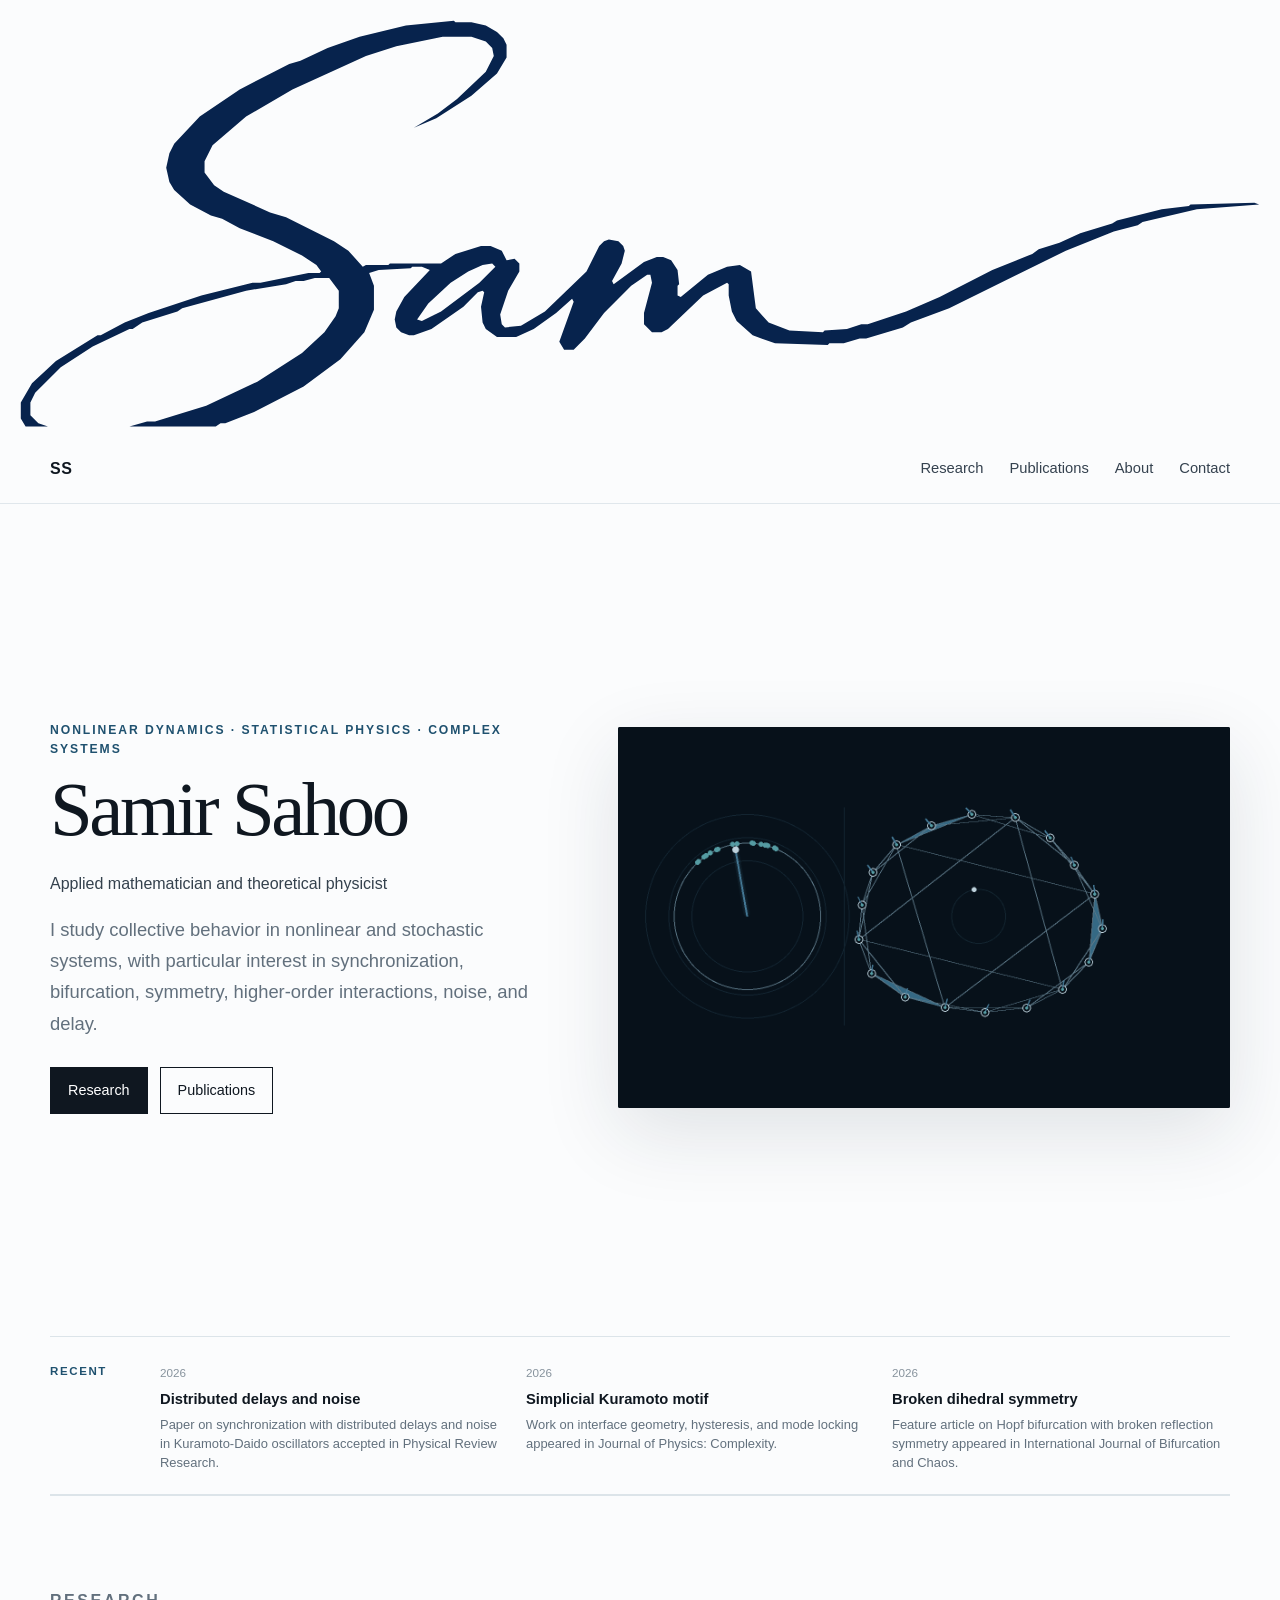
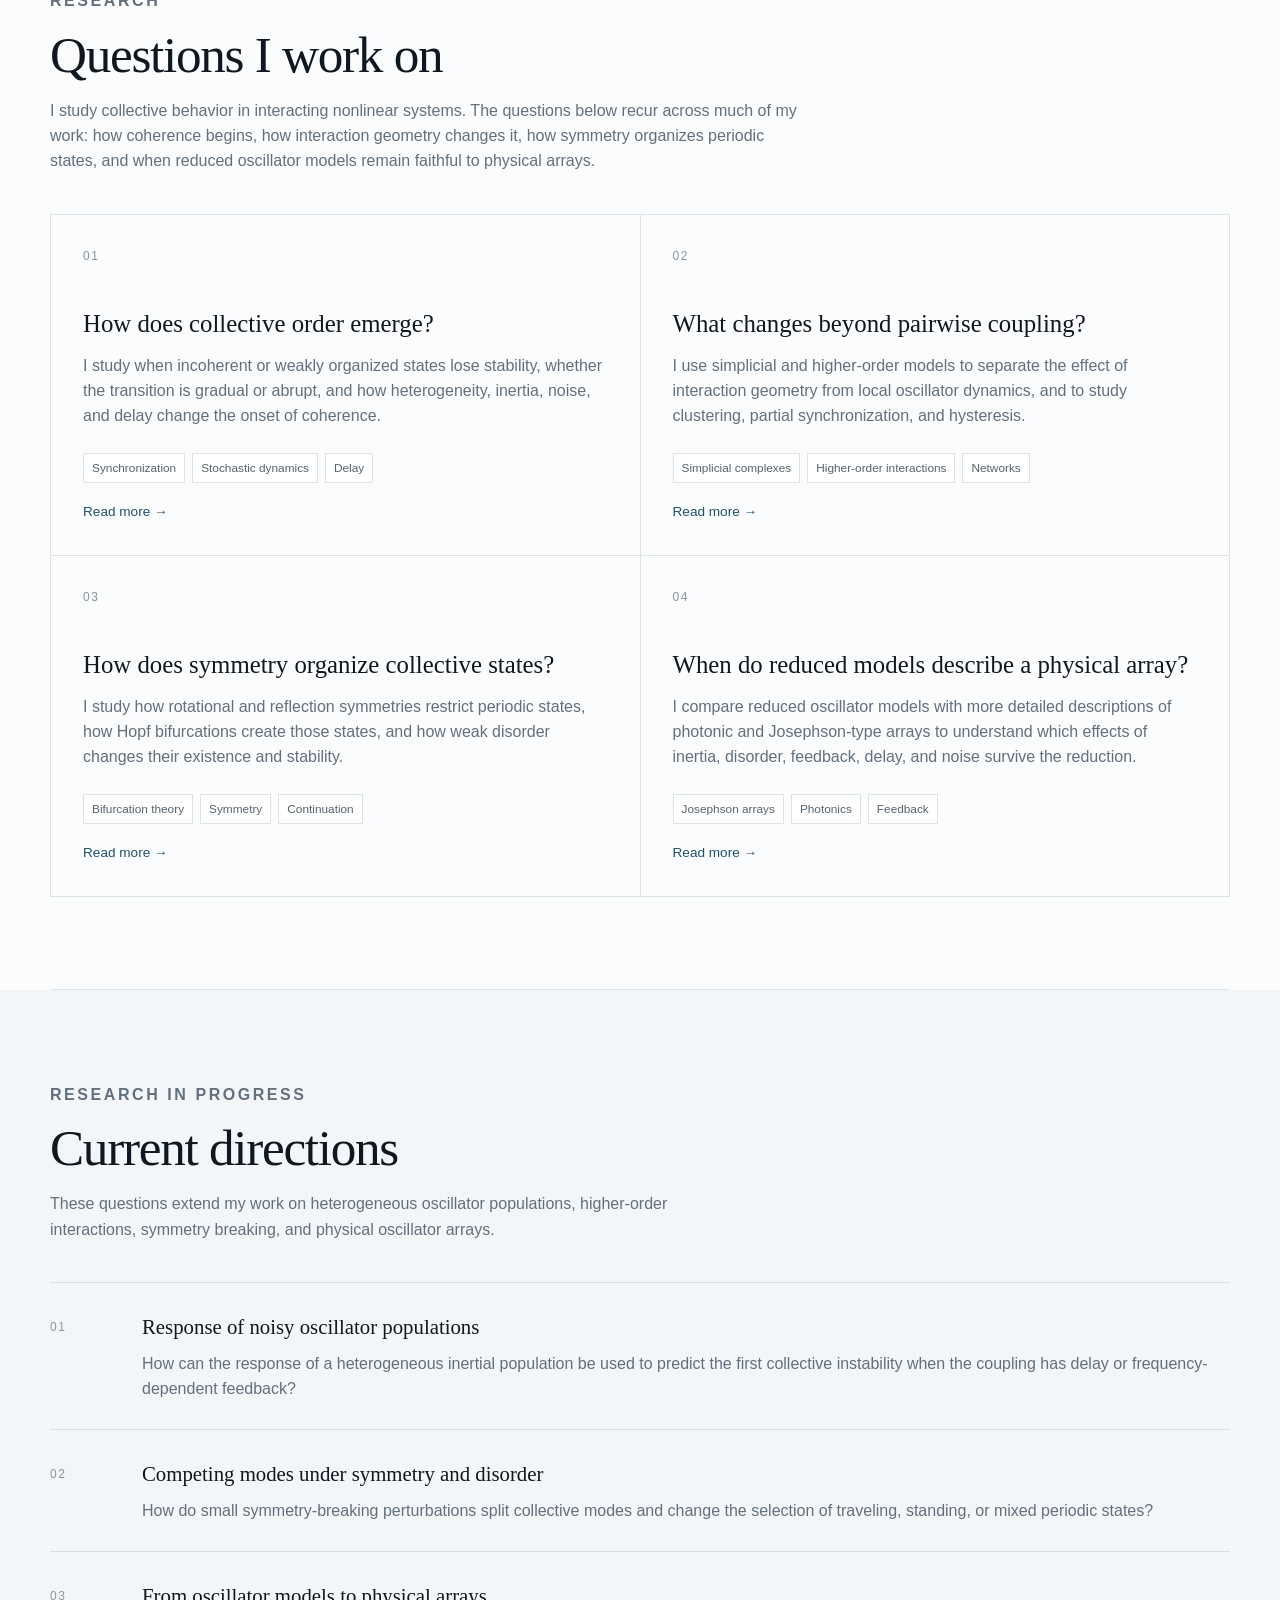
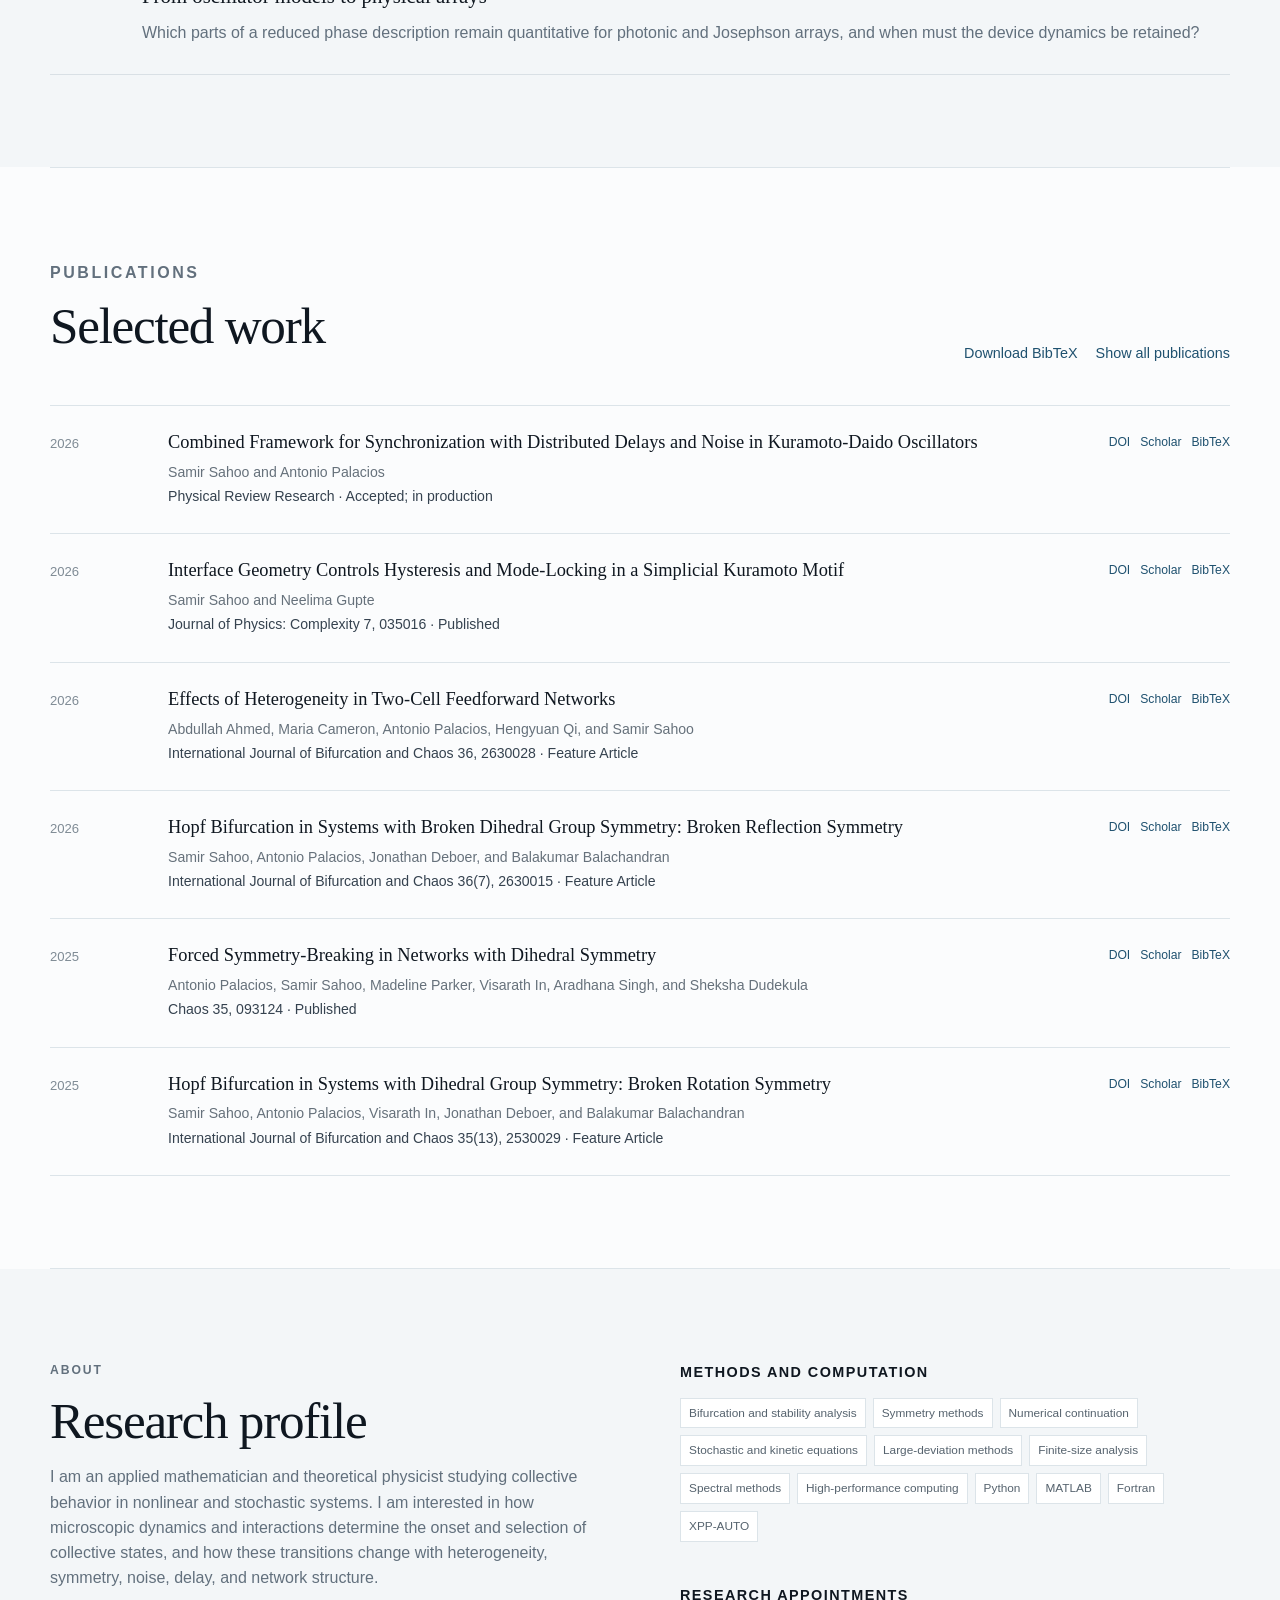
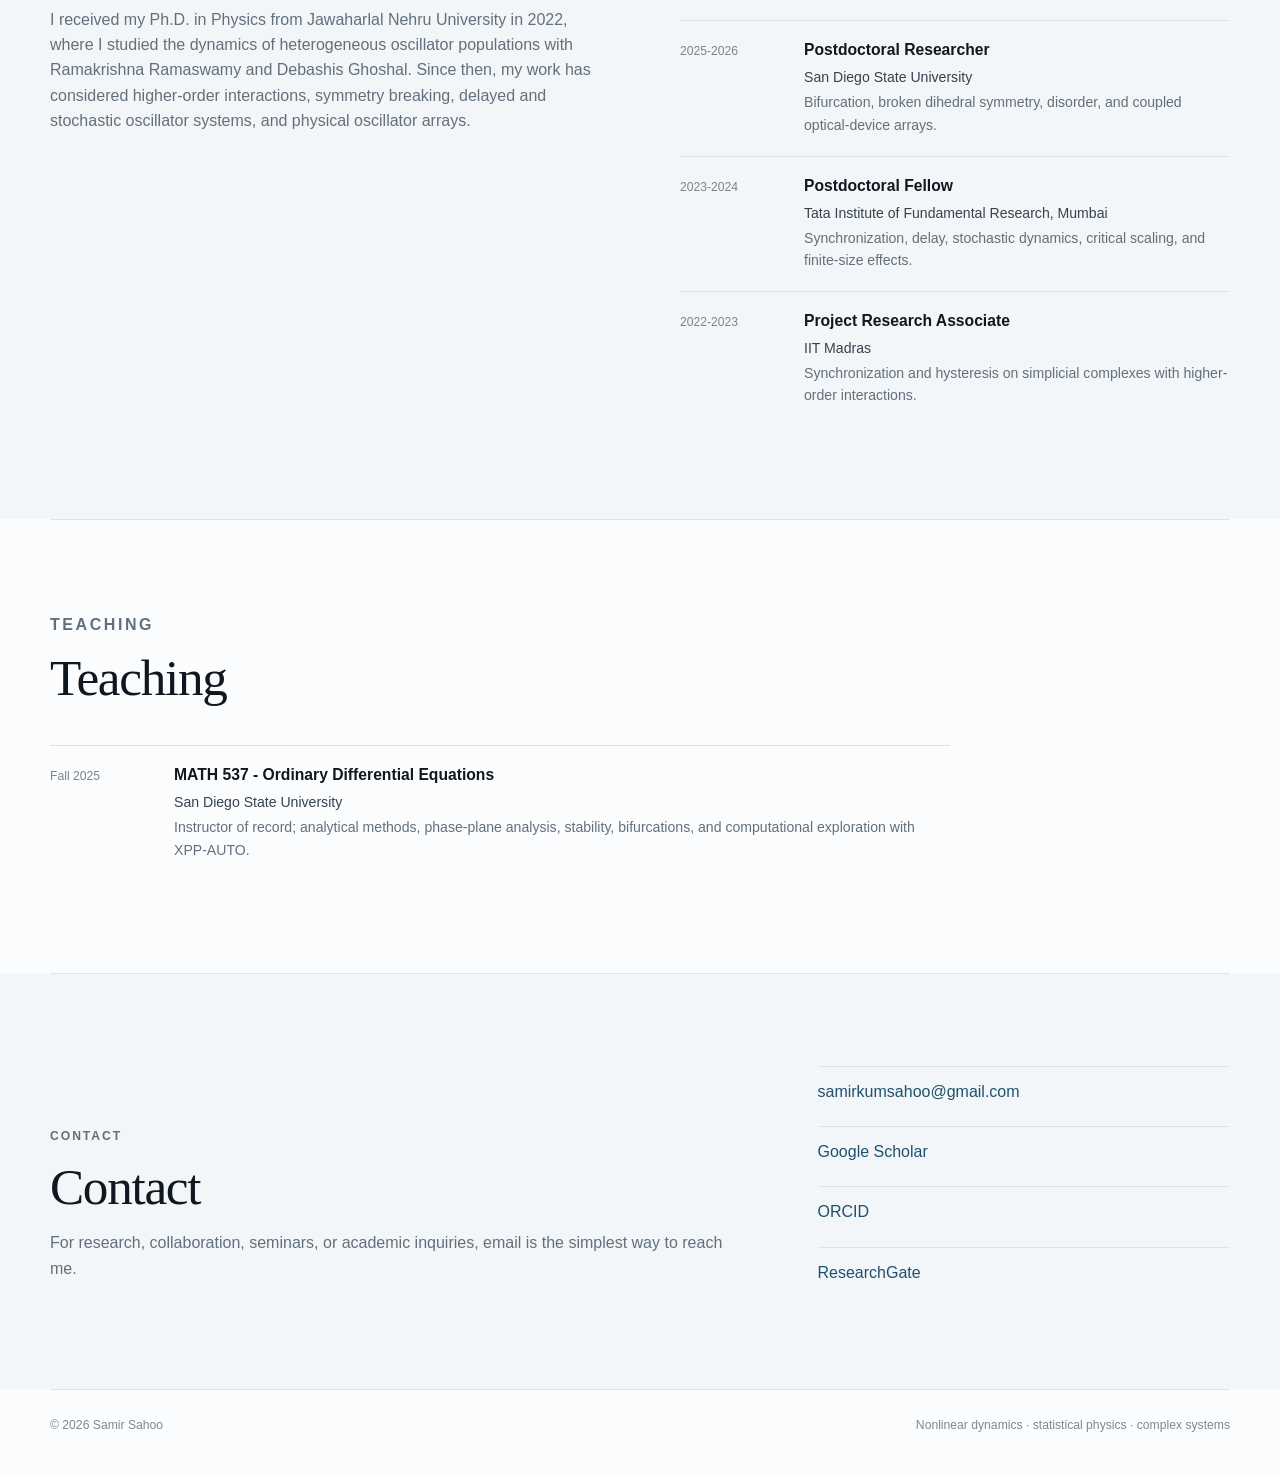
==== index.html @ 26257f01 "Update index.html" ====
<!doctype html>
<html lang="en">
<head>
  <meta charset="utf-8" />
  <meta name="viewport" content="width=device-width, initial-scale=1" />
  <meta
  name="description"
  content="Samir Kumar Sahoo alias Samir Sahoo is an applied mathematician and theoretical physicist working on nonlinear dynamics, statistical physics, synchronization, bifurcation, stochastic dynamics, complex networks, and interacting oscillator systems.">
  <meta name="author" content="Samir Sahoo" />
  <meta name="theme-color" content="#fbfcfd" />
  <meta property="og:type" content="website" />
  <meta property="og:title" content="Samir Sahoo — Research" />
  <meta property="og:description" content="Collective behavior in nonlinear and stochastic systems: synchronization, bifurcation, symmetry, higher-order interactions, noise, and delay." />
  <meta property="og:image" content="assets/media/research-hero-preview.png" />
  <title>Samir Sahoo | Nonlinear Dynamics & Complex Systems</title>
  <img src="/assets/media/sam-wordmark.svg" alt="Sam">
  <link rel="stylesheet" href="assets/css/styles.css" />
</head>
<body>
  <a class="skip-link" href="#main-content">Skip to content</a>
  <header class="topbar">
    <a class="brand" href="#home" aria-label="Home">SS</a>
    <nav class="nav" aria-label="Main navigation">
      <a href="#research">Research</a>
      <a href="#publications">Publications</a>
      <a href="#about">About</a>
      <a href="#contact">Contact</a>
    </nav>
    <button class="nav-toggle" aria-label="Toggle menu">Menu</button>
  </header>

  <main id="main-content">
    <section id="home" class="hero section-shell">
      <div class="hero-copy">
        <p class="eyebrow">Nonlinear dynamics · Statistical physics · Complex systems</p>
        <h1 id="hero-name"></h1>
        <p id="hero-title" class="hero-title"></p>
        <p id="hero-summary" class="hero-summary"></p>
        <div class="hero-actions">
          <a class="button primary" href="#research">Research</a>
          <a class="button ghost" href="#publications">Publications</a>
        </div>
      </div>
      <figure class="hero-visual" aria-label="Animated phase-locked oscillator network with higher-order faces and a collective order parameter">
        <picture>
          <source media="(prefers-reduced-motion: reduce)" srcset="assets/media/research-hero-preview.png" />
          <img src="assets/media/research-hero.gif" alt="A phase-locked oscillator network rotating at a common frequency, together with the corresponding complex order parameter." width="1350" height="840" />
        </picture>
      </figure>
    </section>

    <section class="section-shell news-strip" aria-label="Recent news">
      <div class="news-label">Recent</div>
      <div id="news-list" class="news-list"></div>
    </section>

    <section id="research" class="section-shell block">
      <div class="section-heading">
        <p class="eyebrow">Research</p>
        <h2>Questions I work on</h2>
        <p>I study collective behavior in interacting nonlinear systems. The questions below recur across much of my work: how coherence begins, how interaction geometry changes it, how symmetry organizes periodic states, and when reduced oscillator models remain faithful to physical arrays.</p>
      </div>
      <div id="research-grid" class="card-grid"></div>
    </section>

    <section class="section-shell block muted-band">
      <div class="section-heading narrow">
        <p class="eyebrow">Research in progress</p>
        <h2>Current directions</h2>
        <p>These questions extend my work on heterogeneous oscillator populations, higher-order interactions, symmetry breaking, and physical oscillator arrays.</p>
      </div>
      <div id="directions-list" class="directions"></div>
    </section>

    <section id="publications" class="section-shell block">
      <div class="section-heading split-heading">
        <div>
          <p class="eyebrow">Publications</p>
          <h2>Selected work</h2>
        </div>
        <div class="publication-actions">
          <button id="download-bibtex" class="text-button">Download BibTeX</button>
          <button id="toggle-publications" class="text-button">Show all publications</button>
        </div>
      </div>
      <div id="publication-list" class="publication-list"></div>
    </section>

    <section id="about" class="section-shell block two-column muted-band about-block">
      <div>
        <div id="portrait-slot" class="portrait-slot" hidden></div>
        <p class="eyebrow">About</p>
        <h2>Research profile</h2>
        <p>I am an applied mathematician and theoretical physicist studying collective behavior in nonlinear and stochastic systems. I am interested in how microscopic dynamics and interactions determine the onset and selection of collective states, and how these transitions change with heterogeneity, symmetry, noise, delay, and network structure.</p>
        <p>I received my Ph.D. in Physics from Jawaharlal Nehru University in 2022, where I studied the dynamics of heterogeneous oscillator populations with Ramakrishna Ramaswamy and Debashis Ghoshal. Since then, my work has considered higher-order interactions, symmetry breaking, delayed and stochastic oscillator systems, and physical oscillator arrays.</p>
      </div>
      <div>
        <h3>Methods and computation</h3>
        <div id="methods" class="tag-cloud"></div>
        <h3 class="spaced">Research appointments</h3>
        <div id="experience-list" class="timeline"></div>
      </div>
    </section>

    <section id="teaching" class="section-shell block">
      <div class="section-heading narrow">
        <p class="eyebrow">Teaching</p>
        <h2>Teaching</h2>
      </div>
      <div id="teaching-list" class="timeline wide"></div>
    </section>

    <section id="contact" class="section-shell contact block muted-band">
      <div>
        <p class="eyebrow">Contact</p>
        <h2>Contact</h2>
        <p>For research, collaboration, seminars, or academic inquiries, email is the simplest way to reach me.</p>
      </div>
      <div class="contact-links">
        <a id="email-link" href="#"></a>
        <a id="scholar-link" href="#" target="_blank" rel="noopener">Google Scholar</a>
        <a id="orcid-link" href="#" target="_blank" rel="noopener">ORCID</a>
        <a id="ResearchGate-link" href="#" target="_blank" rel="noopener">ResearchGate</a>
      </div>
    </section>
  </main>

  <footer class="footer section-shell">
    <span>© <span id="year"></span> Samir Sahoo</span>
    <span>Nonlinear dynamics · statistical physics · complex systems</span>
  </footer>

  <script type="application/ld+json">
  {
    "@context":"https://schema.org",
    "@type":"Person",
    "name":"Samir Sahoo",
    "jobTitle":"Applied mathematician and theoretical physicist",
    "email":"mailto:samirkumsahoo@gmail.com",
    "sameAs":["https://orcid.org/0000-0002-8182-3994","https://scholar.google.com/citations?hl=en\&user=UBcPMR8AAAAJ","https://www.researchgate.net/profile/Samir-Sahoo"]
  }
  </script>
  <script src="assets/js/content.js"></script>
  <script src="assets/js/site.js"></script>
  <script type="application/ld+json">
{
  "@context": "https://schema.org",
  "@type": "Person",
  "name": "Samir Sahoo",
  "url": "https://samirsahoo.com/",
  "jobTitle": "Applied mathematician and theoretical physicist",
  "sameAs": [
    "https://scholar.google.com/citations?hl=en&user=UBcPMR8AAAAJ",
    "https://orcid.org/0000-0002-8182-3994",
    "https://www.researchgate.net/profile/Samir-Sahoo"
  ],
  "knowsAbout": [
    "Nonlinear dynamics",
    "Statistical physics",
    "Synchronization",
    "Bifurcation theory",
    "Stochastic dynamics",
    "Complex networks",
    "Higher-order interactions",
    "Josephson junction arrays",
    "Laser arrays"
  ]
}
</script>
</body>
</html>
---- assets/css/styles.css ----
:root{
  --ink:#0f1720;
  --muted:#62707d;
  --line:#dce4e9;
  --paper:#fbfcfd;
  --soft:#f3f6f8;
  --accent:#1f516f;
  --accent2:#537a90;
  --deep:#07111a;
  --max:1180px;
}
*{box-sizing:border-box}
html{scroll-behavior:smooth}
body{margin:0;background:var(--paper);color:var(--ink);font-family:"Avenir Next","Helvetica Neue",Arial,sans-serif;line-height:1.58;-webkit-font-smoothing:antialiased}
a{color:inherit}
.section-shell{width:min(calc(100% - 48px),var(--max));margin:0 auto}
.topbar{position:sticky;top:0;z-index:30;height:68px;padding:0 max(24px,calc((100vw - var(--max))/2));display:flex;align-items:center;justify-content:space-between;background:rgba(251,252,253,.92);backdrop-filter:blur(16px);border-bottom:1px solid rgba(220,228,233,.85)}
.brand{text-decoration:none;font-weight:700;letter-spacing:.04em}
.nav{display:flex;gap:26px;align-items:center}.nav a{text-decoration:none;font-size:.92rem;color:#35424f}.nav a:hover{color:var(--accent)}
.nav-toggle{display:none;background:none;border:0;font:inherit}
.hero{min-height:calc(100vh - 68px);display:grid;grid-template-columns:.9fr 1.1fr;gap:68px;align-items:center;padding:68px 0 72px}
.eyebrow{font-size:.76rem;letter-spacing:.16em;text-transform:uppercase;color:var(--accent);font-weight:700;margin:0 0 14px}
h1{font-family:Georgia,"Times New Roman",serif;font-size:clamp(3.35rem,6vw,6.35rem);line-height:.95;letter-spacing:-.045em;margin:0 0 24px;font-weight:500}
.hero-title{font-size:1rem;color:#34414d;margin:0 0 18px}.hero-summary{font-size:1.15rem;line-height:1.7;color:var(--muted);max-width:680px;margin:0 0 28px}
.hero-actions{display:flex;gap:12px}.button{display:inline-block;padding:11px 17px;border:1px solid var(--ink);text-decoration:none;font-size:.9rem;transition:transform .15s ease,background .15s ease}.button.primary{background:var(--ink);color:white}.button.ghost{background:transparent}.button:hover{transform:translateY(-1px)}
.hero-visual{margin:0;border-radius:2px;overflow:hidden;background:var(--deep);box-shadow:0 24px 80px rgba(25,42,55,.12)}.hero-visual img{display:block;width:100%;aspect-ratio:900/560;object-fit:cover}
.news-strip{display:grid;grid-template-columns:90px 1fr;gap:20px;padding:22px 0;border-top:1px solid var(--line);border-bottom:1px solid var(--line)}.news-label{font-size:.72rem;letter-spacing:.14em;text-transform:uppercase;color:var(--accent);font-weight:700;padding-top:3px}.news-list{display:grid;grid-template-columns:repeat(3,1fr);gap:28px}.news-item{min-width:0}.news-date{font-size:.73rem;color:#87939d}.news-item h3{font-size:.92rem;margin:4px 0 5px;font-weight:650}.news-item p{font-size:.81rem;line-height:1.45;color:var(--muted);margin:0}
.block{padding:92px 0;border-top:1px solid var(--line)}
.section-heading{max-width:760px;margin-bottom:40px}.section-heading.narrow{max-width:690px}.section-heading h2,.two-column h2,.contact h2,.project-page h1{font-family:Georgia,"Times New Roman",serif;font-size:clamp(2.15rem,4vw,3.55rem);line-height:1.06;letter-spacing:-.025em;margin:0 0 12px;font-weight:500}.section-heading p{color:var(--muted);font-size:1rem}.split-heading{max-width:none;display:flex;align-items:end;justify-content:space-between;gap:24px}
.card-grid{display:grid;grid-template-columns:repeat(2,1fr);gap:1px;background:var(--line);border:1px solid var(--line)}.research-card{background:var(--paper);padding:32px;min-height:286px;display:flex;flex-direction:column;transition:background .2s ease}.research-card:hover{background:#f8fafb}.card-index{font-size:.75rem;color:#8794a0;letter-spacing:.13em}.research-card h3,.direction-row h3{font-family:Georgia,"Times New Roman",serif;font-weight:500;font-size:1.55rem;margin:38px 0 10px}.research-card p,.direction-row p{color:var(--muted);margin:0}.tag-row{display:flex;flex-wrap:wrap;gap:7px;margin-top:auto;padding-top:24px}.tag-row span,.tag-cloud span{font-size:.74rem;border:1px solid var(--line);padding:5px 8px;color:#56636e;background:#fff}.card-link{margin-top:18px;font-size:.85rem;color:var(--accent);text-decoration:none}.card-link:hover{text-decoration:underline}
.muted-band{position:relative}.muted-band:before{content:"";position:absolute;z-index:-1;left:50%;top:0;width:100vw;height:100%;transform:translateX(-50%);background:var(--soft)}
.direction-row{display:grid;grid-template-columns:70px 1fr;gap:22px;padding:28px 0;border-top:1px solid #d9e0e5}.direction-row:last-child{border-bottom:1px solid #d9e0e5}.direction-number{font-size:.75rem;color:#89959e;letter-spacing:.14em;padding-top:7px}.direction-row h3{margin:0 0 7px;font-size:1.3rem}
.text-button{border:0;background:none;padding:0;color:var(--accent);font:inherit;font-size:.9rem;cursor:pointer}
.publication-list{border-top:1px solid var(--line)}.pub-row{display:grid;grid-template-columns:92px 1fr 112px;gap:26px;padding:24px 0;border-bottom:1px solid var(--line)}.pub-year{font-size:.82rem;color:#7f8b95;padding-top:4px}.pub-main h3{font-family:Georgia,"Times New Roman",serif;font-weight:500;font-size:1.15rem;line-height:1.35;margin:0 0 6px}.pub-main p{margin:2px 0;color:#66717b;font-size:.88rem}.pub-main .venue{color:#35424f}.pub-links{display:flex;gap:10px;justify-content:flex-end;align-items:flex-start;padding-top:3px}.pub-links a{font-size:.76rem;color:var(--accent);text-decoration:none;border-bottom:1px solid transparent}.pub-links a:hover{border-color:var(--accent)}
.two-column{display:grid;grid-template-columns:1fr 1fr;gap:80px}.two-column p{color:var(--muted)}.two-column h3{margin:0 0 14px;font-size:.9rem;letter-spacing:.1em;text-transform:uppercase}.two-column h3.spaced{margin-top:42px}.tag-cloud{display:flex;flex-wrap:wrap;gap:7px}.timeline-row{display:grid;grid-template-columns:104px 1fr;gap:20px;padding:17px 0;border-top:1px solid var(--line)}.timeline-date{font-size:.76rem;color:#79858f;padding-top:4px}.timeline-row h4{margin:0 0 2px;font-size:.98rem}.timeline-row p{margin:3px 0;color:var(--muted);font-size:.88rem}.timeline-row .place{color:#35424f}.timeline.wide{max-width:900px}
.contact{display:grid;grid-template-columns:1.25fr .75fr;gap:80px;align-items:end}.contact p{color:var(--muted);max-width:680px}.contact-links{display:grid;gap:10px}.contact-links a{text-decoration:none;border-top:1px solid var(--line);padding:12px 0;color:var(--accent)}
.footer{display:flex;justify-content:space-between;gap:20px;padding:26px 0 40px;border-top:1px solid var(--line);font-size:.76rem;color:#7c8892}
.reveal{opacity:0;transform:translateY(8px);transition:opacity .5s ease var(--delay,0ms),transform .5s ease var(--delay,0ms)}.reveal.visible{opacity:1;transform:none}

/* Project pages */
.project-topbar .nav{gap:18px}.project-topbar .nav a{font-size:.86rem}
.project-page{padding:70px 0 90px}.project-hero{display:grid;grid-template-columns:.9fr 1.1fr;gap:64px;align-items:center;margin-bottom:78px}.project-kicker{margin-bottom:13px}.project-page h1{font-size:clamp(2.8rem,5.2vw,5.35rem);margin-bottom:22px}.project-lead{font-size:1.12rem;color:var(--muted);max-width:700px}.project-figure{margin:0;background:#f0f4f6;border:1px solid var(--line);padding:18px}.project-figure img{display:block;width:100%;height:auto}.project-body{display:grid;grid-template-columns:1.4fr .8fr;gap:70px}.project-prose p{color:var(--muted);font-size:1rem;line-height:1.75;margin:0 0 18px}.project-aside h2{font-family:Georgia,"Times New Roman",serif;font-weight:500;font-size:1.35rem;margin:0 0 14px}.question-list{margin:0;padding-left:18px;color:var(--muted)}.question-list li{margin:0 0 12px}.related-pubs{margin-top:40px}.related-pubs article{padding:13px 0;border-top:1px solid var(--line)}.related-pubs h3{font-size:.92rem;font-weight:600;margin:0 0 4px}.related-pubs p{font-size:.79rem;color:var(--muted);margin:0}.related-pubs a{font-size:.76rem;color:var(--accent);text-decoration:none}.back-link{display:inline-block;margin-top:58px;color:var(--accent);text-decoration:none;font-size:.87rem}.back-link:hover{text-decoration:underline}

@media (max-width:900px){.hero,.project-hero{grid-template-columns:1fr;min-height:auto;gap:40px}.hero-visual,.project-figure{order:-1}.two-column,.contact,.project-body{grid-template-columns:1fr;gap:44px}.nav{display:none;position:absolute;top:68px;left:0;right:0;flex-direction:column;align-items:flex-start;background:var(--paper);padding:18px 24px 24px;border-bottom:1px solid var(--line)}.nav.open{display:flex}.nav-toggle{display:block}.card-grid{grid-template-columns:1fr}.split-heading{align-items:flex-start;flex-direction:column}.block{padding:74px 0}.news-list{grid-template-columns:1fr}.news-strip{grid-template-columns:1fr}.pub-row{grid-template-columns:70px 1fr}.pub-links{grid-column:2;justify-content:flex-start}.project-page{padding-top:46px}}
@media (max-width:560px){.section-shell{width:min(calc(100% - 30px),var(--max))}.hero{padding:40px 0}.block{padding:60px 0}.pub-row{grid-template-columns:1fr;gap:4px}.pub-links{grid-column:1;justify-content:flex-start}.direction-row{grid-template-columns:44px 1fr}.timeline-row{grid-template-columns:1fr;gap:3px}.footer{flex-direction:column}.research-card{padding:24px;min-height:240px}.project-page h1{font-size:2.65rem}.project-figure{padding:10px}}
@media (prefers-reduced-motion:reduce){html{scroll-behavior:auto}.reveal{opacity:1;transform:none;transition:none}.hero-visual img{animation:none}}

/* Refinement pass */
.publication-actions{display:flex;gap:18px;align-items:center;flex-wrap:wrap}
.bib-link{border:0;background:none;padding:0;color:var(--accent);font:inherit;font-size:.76rem;cursor:pointer;border-bottom:1px solid transparent}
.bib-link:hover{border-color:var(--accent)}
.essay-section{margin:0 0 34px}.essay-section:last-child{margin-bottom:0}
.essay-section h2{font-family:Georgia,"Times New Roman",serif;font-weight:500;font-size:1.35rem;line-height:1.25;margin:0 0 12px;color:var(--ink)}
.essay-section p{margin:0 0 14px}
.portrait-slot{float:right;width:140px;margin:0 0 22px 28px}.portrait-slot img{display:block;width:100%;aspect-ratio:1/1;object-fit:cover;border-radius:2px;border:1px solid var(--line)}
@media (max-width:560px){.portrait-slot{float:none;width:112px;margin:0 0 20px}}

/* v6: preserve the v4 visual system while improving accessibility and full-view media handling */
.skip-link{position:absolute;left:16px;top:-60px;z-index:100;background:var(--ink);color:#fff;padding:10px 14px;text-decoration:none;border-radius:2px;transition:top .15s ease}
.skip-link:focus{top:12px}
a:focus-visible,button:focus-visible{outline:2px solid var(--accent);outline-offset:3px}
.hero-visual picture{display:block;width:100%}
.hero-visual img{display:block;width:100%;height:auto;aspect-ratio:auto;object-fit:contain}
@media (max-width:900px){.hero-visual{max-width:760px;margin-inline:auto}}
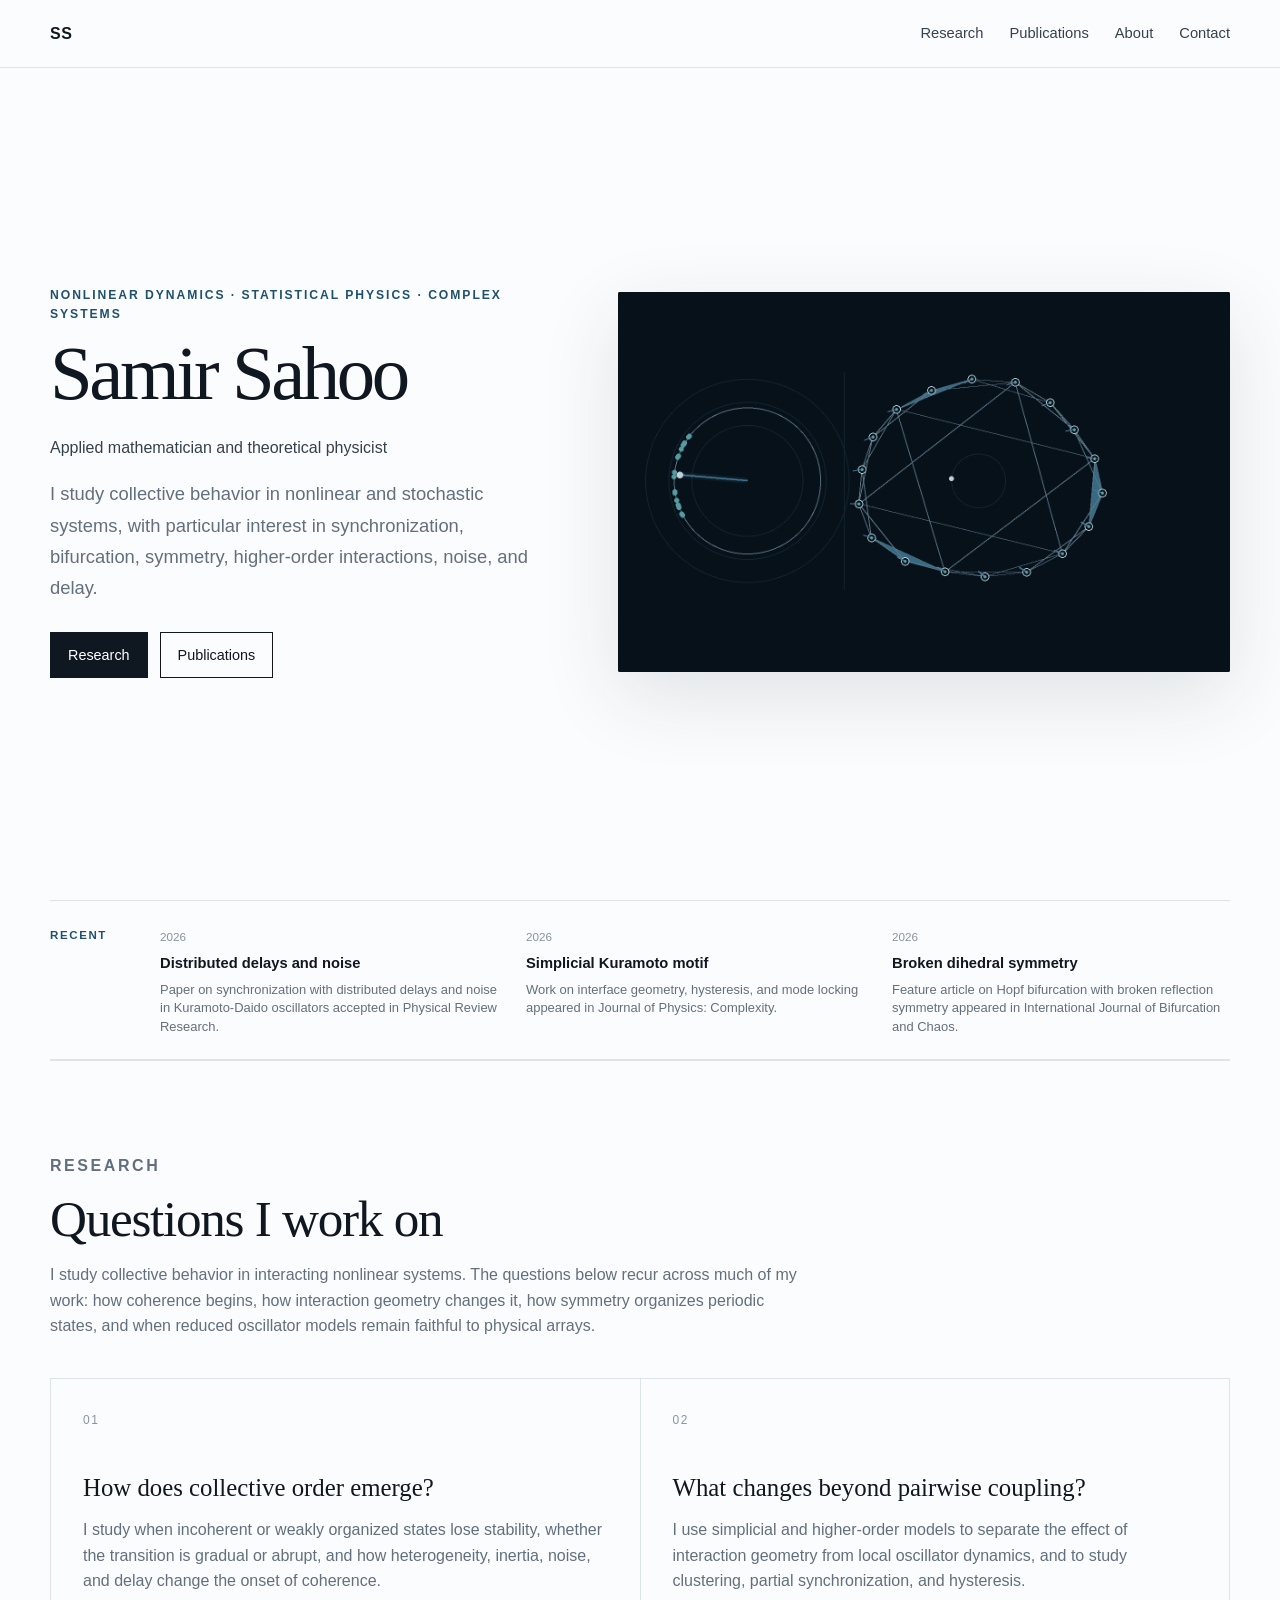
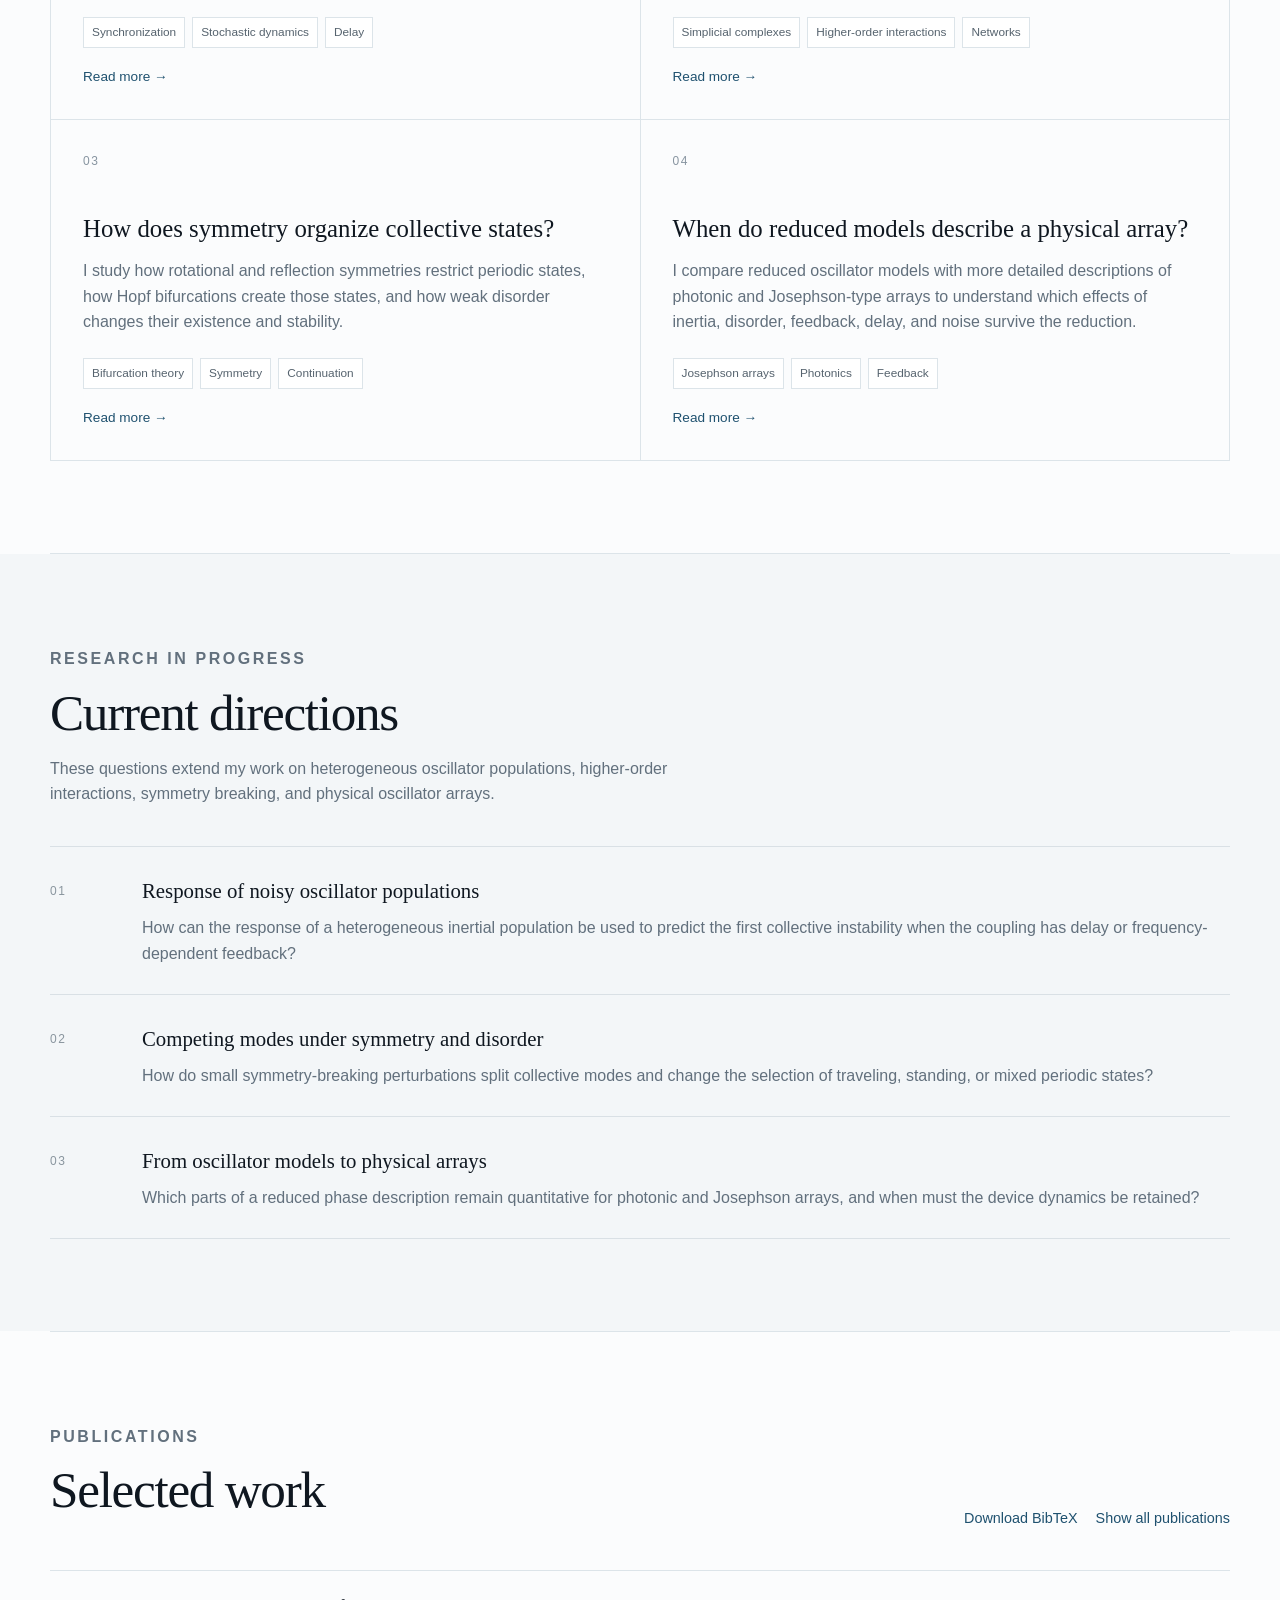
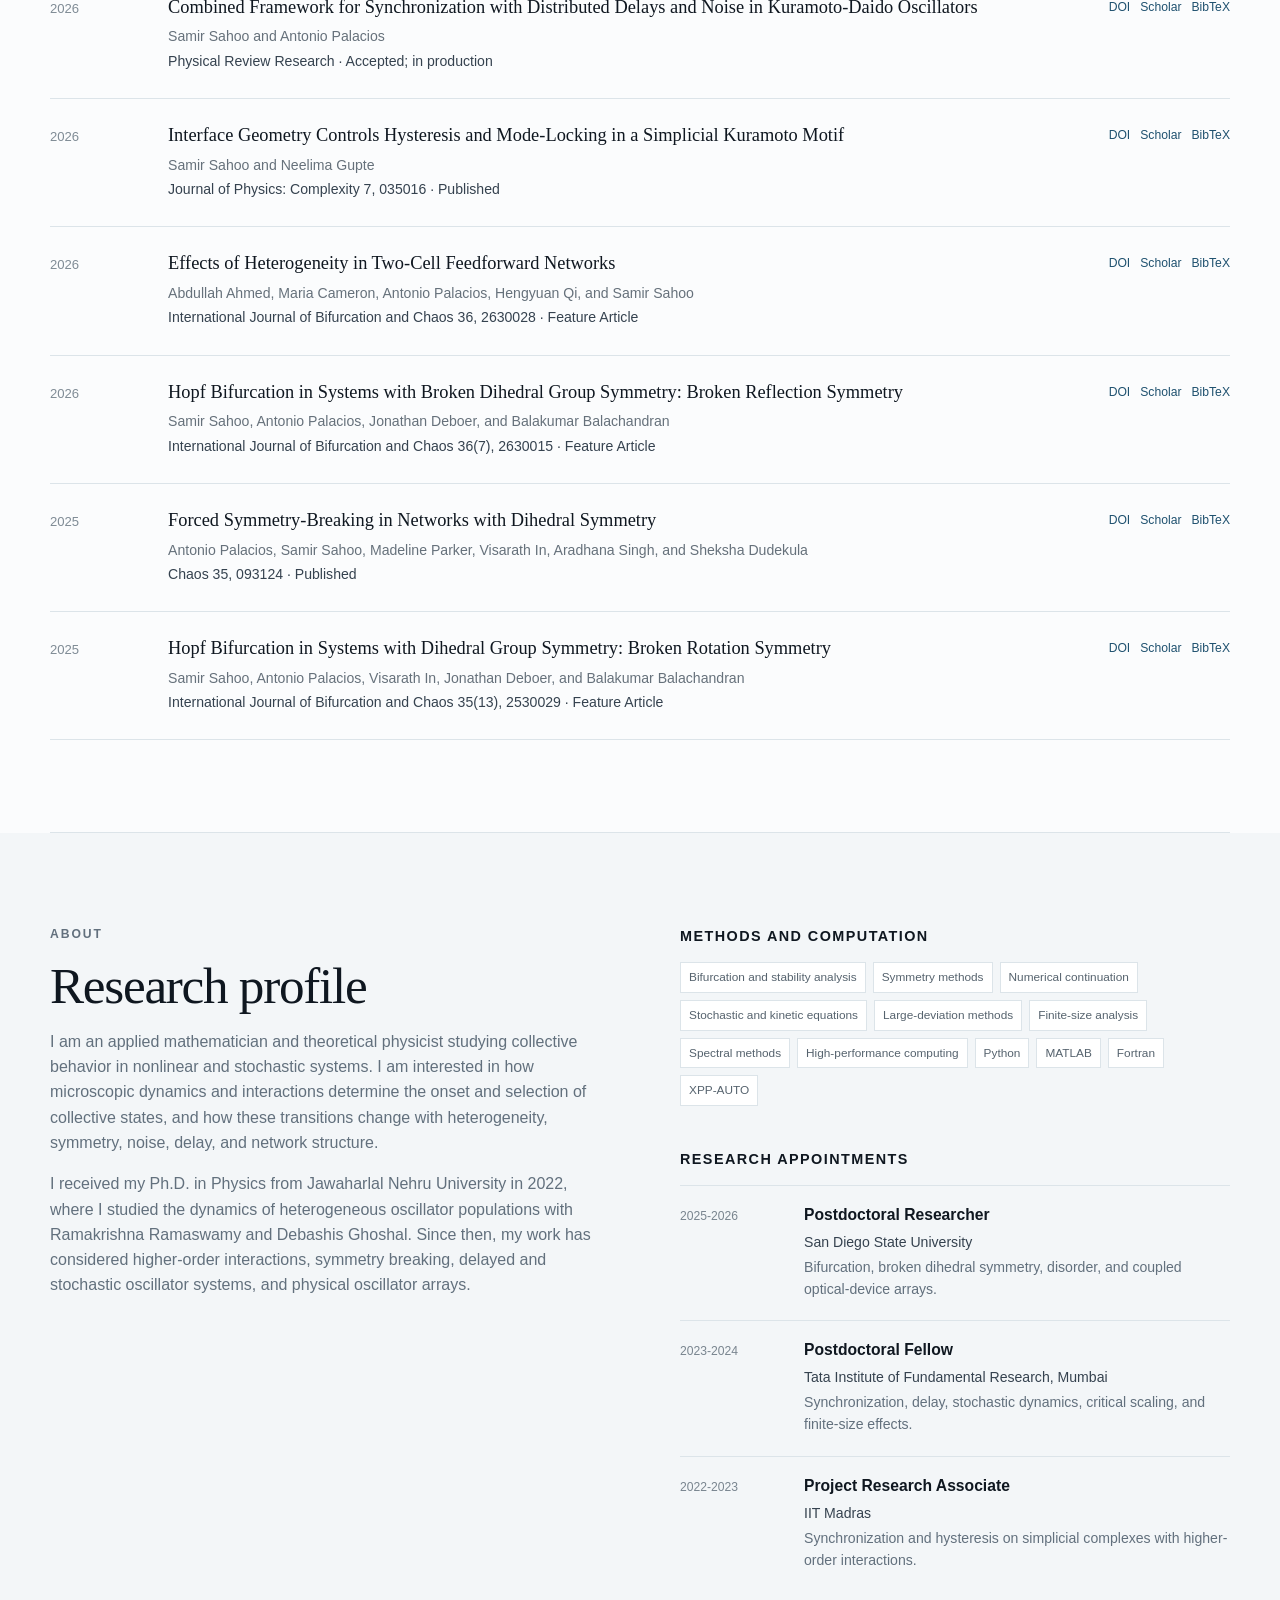
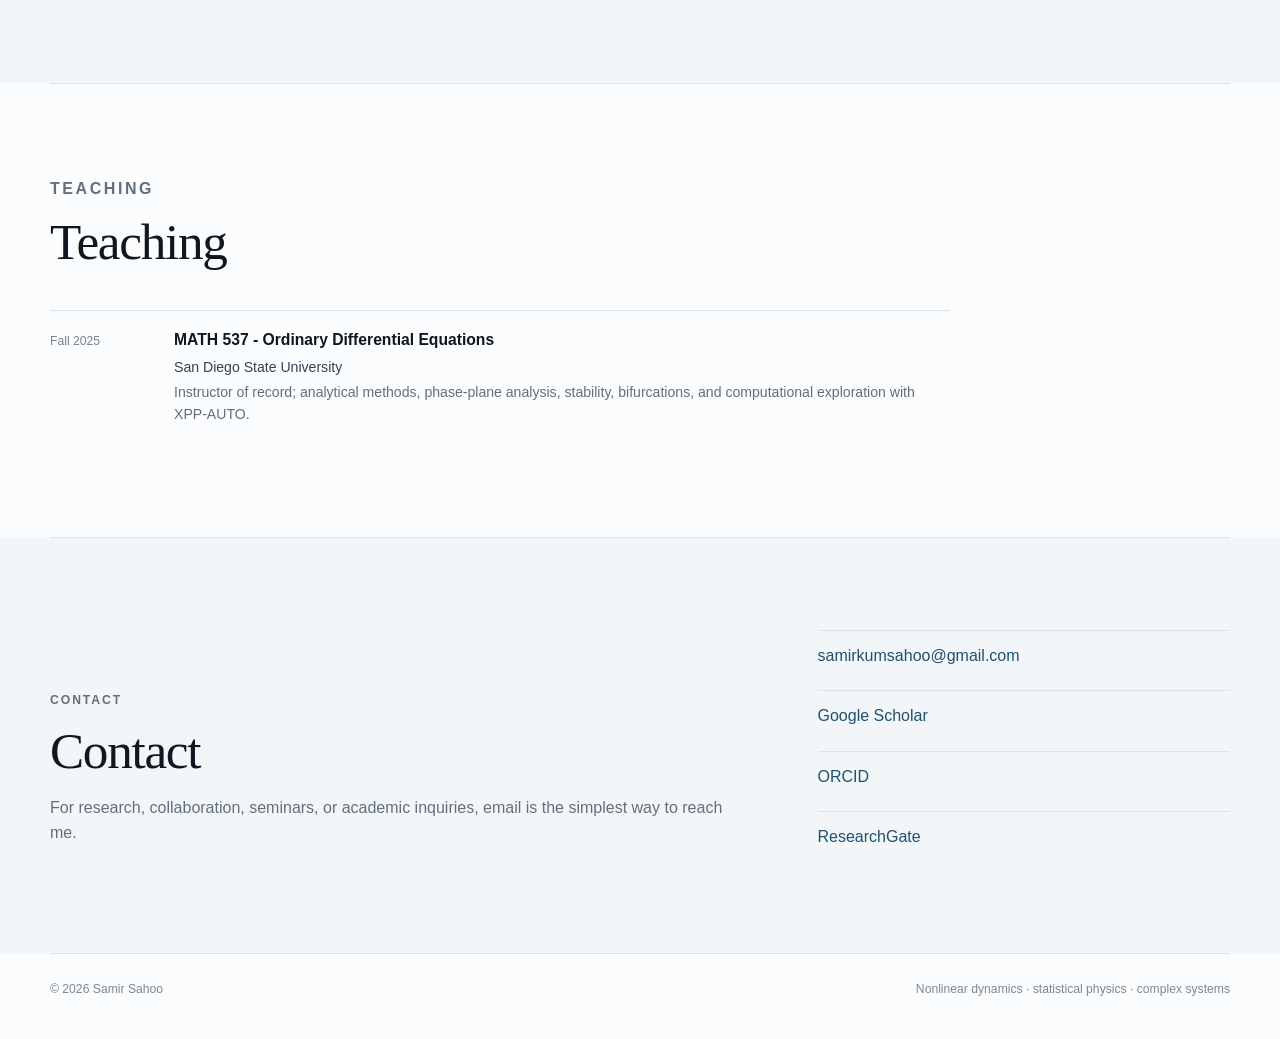
==== commit ebb94565: "Update index.html" ====
--- a/index.html
+++ b/index.html
@@ -13,7 +13,7 @@
   <meta property="og:description" content="Collective behavior in nonlinear and stochastic systems: synchronization, bifurcation, symmetry, higher-order interactions, noise, and delay." />
   <meta property="og:image" content="assets/media/research-hero-preview.png" />
   <title>Samir Sahoo | Nonlinear Dynamics & Complex Systems</title>
-  <img src="/assets/media/sam-wordmark.svg" alt="Sam">
+  <link rel="icon" type="image/svg+xml" href="/assets/media/sam-mark.svg">
   <link rel="stylesheet" href="assets/css/styles.css" />
 </head>
 <body>
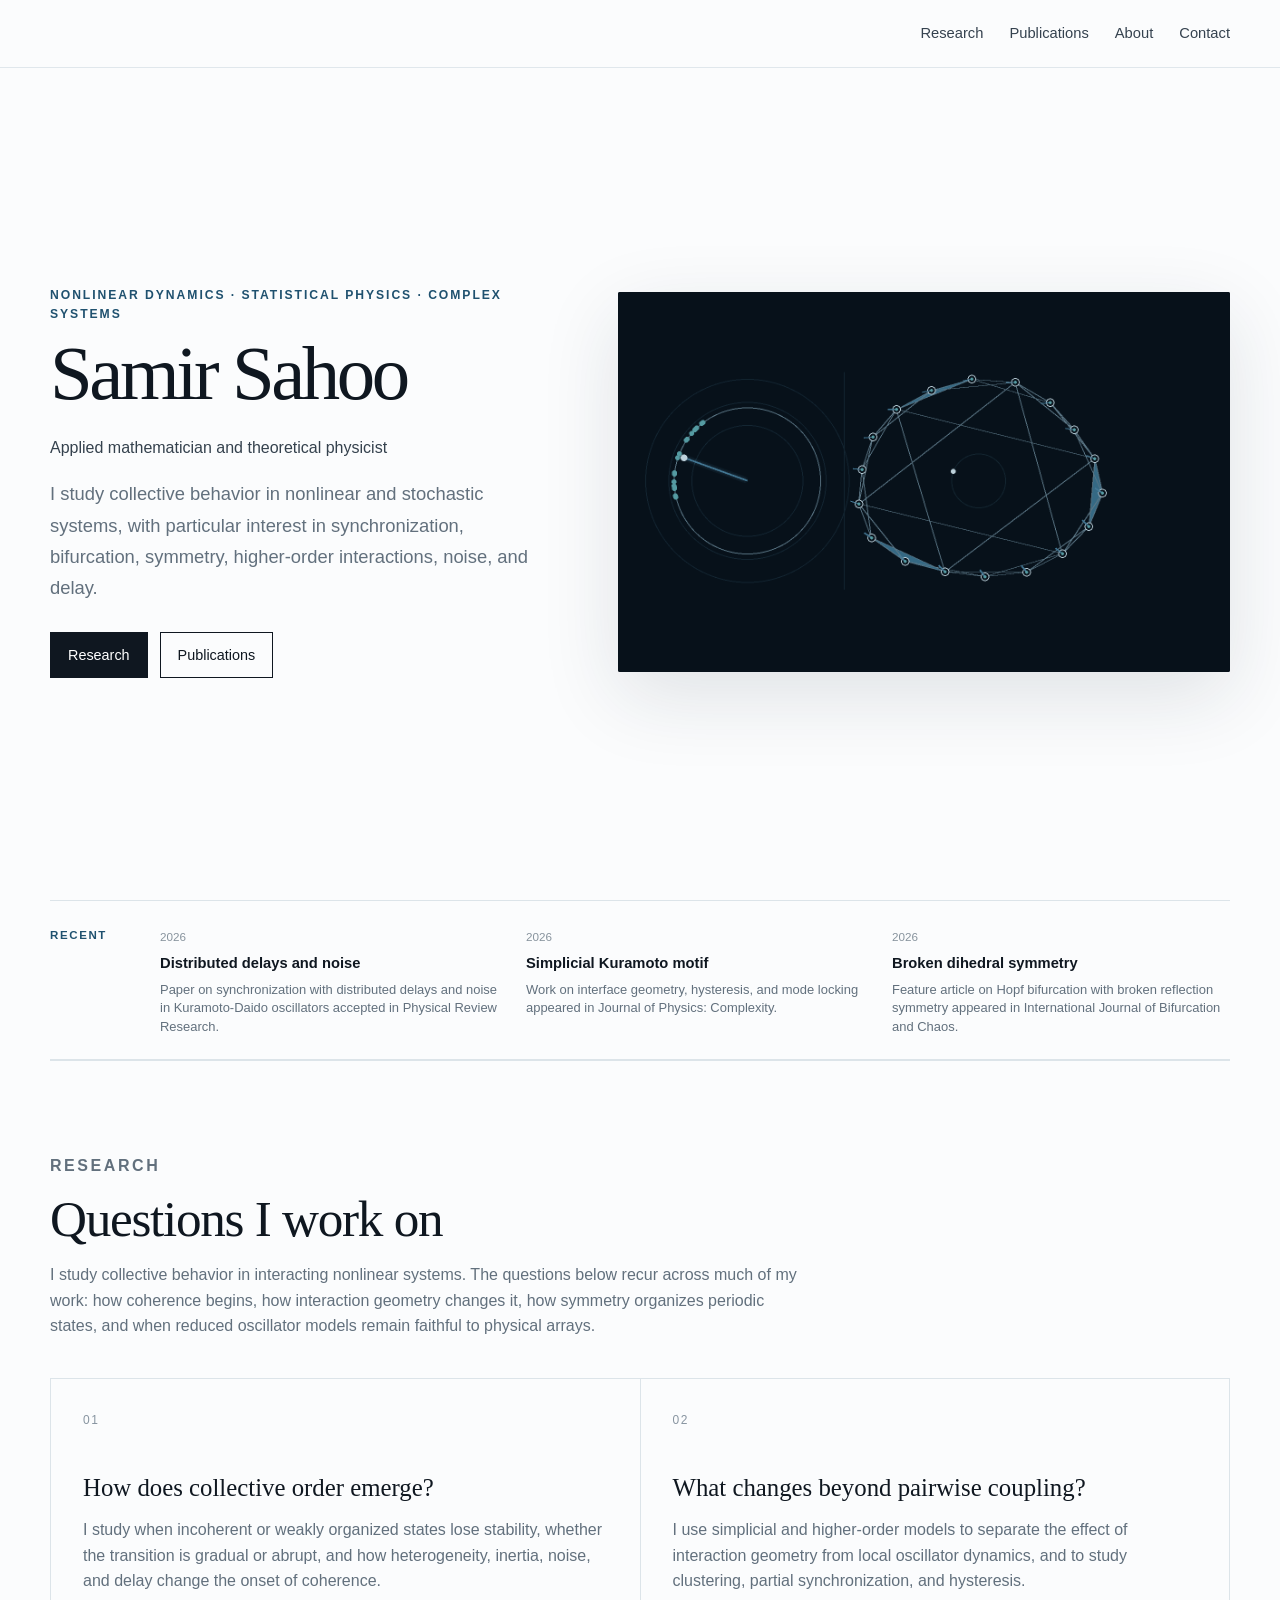
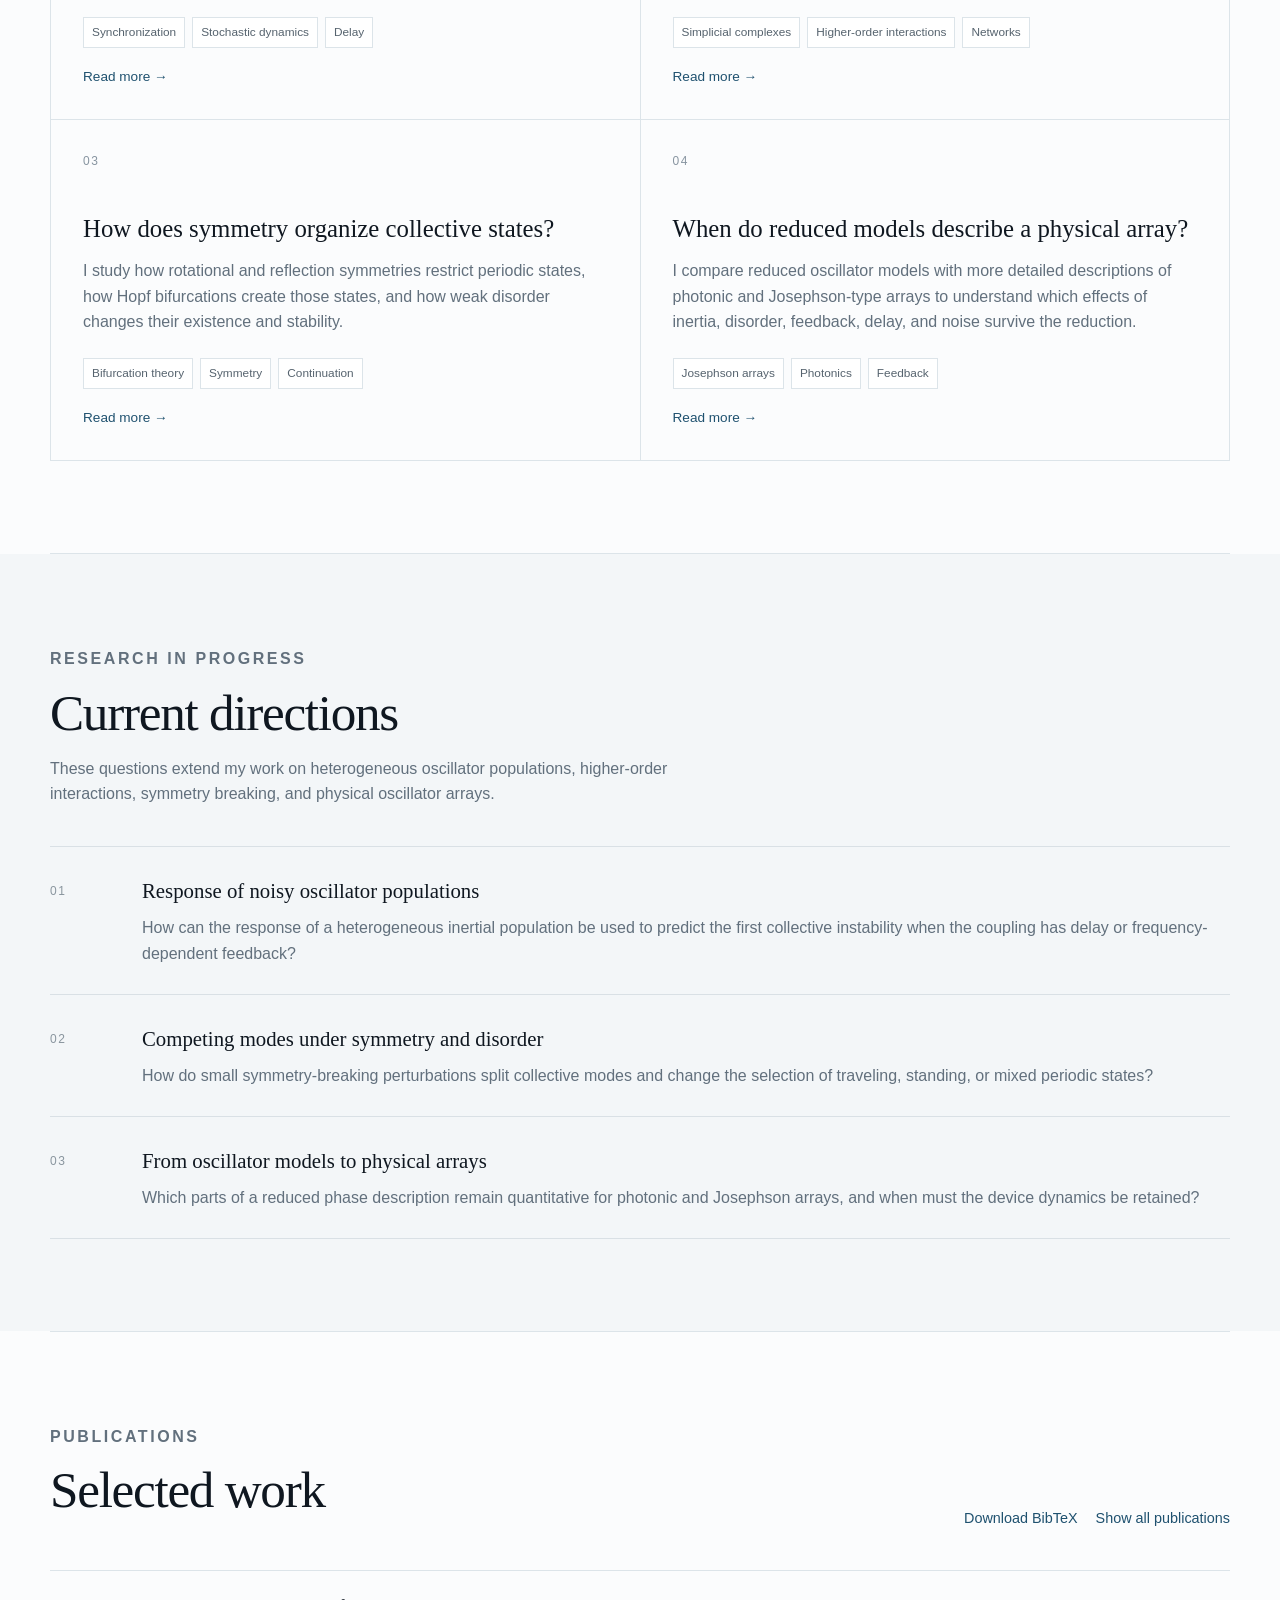
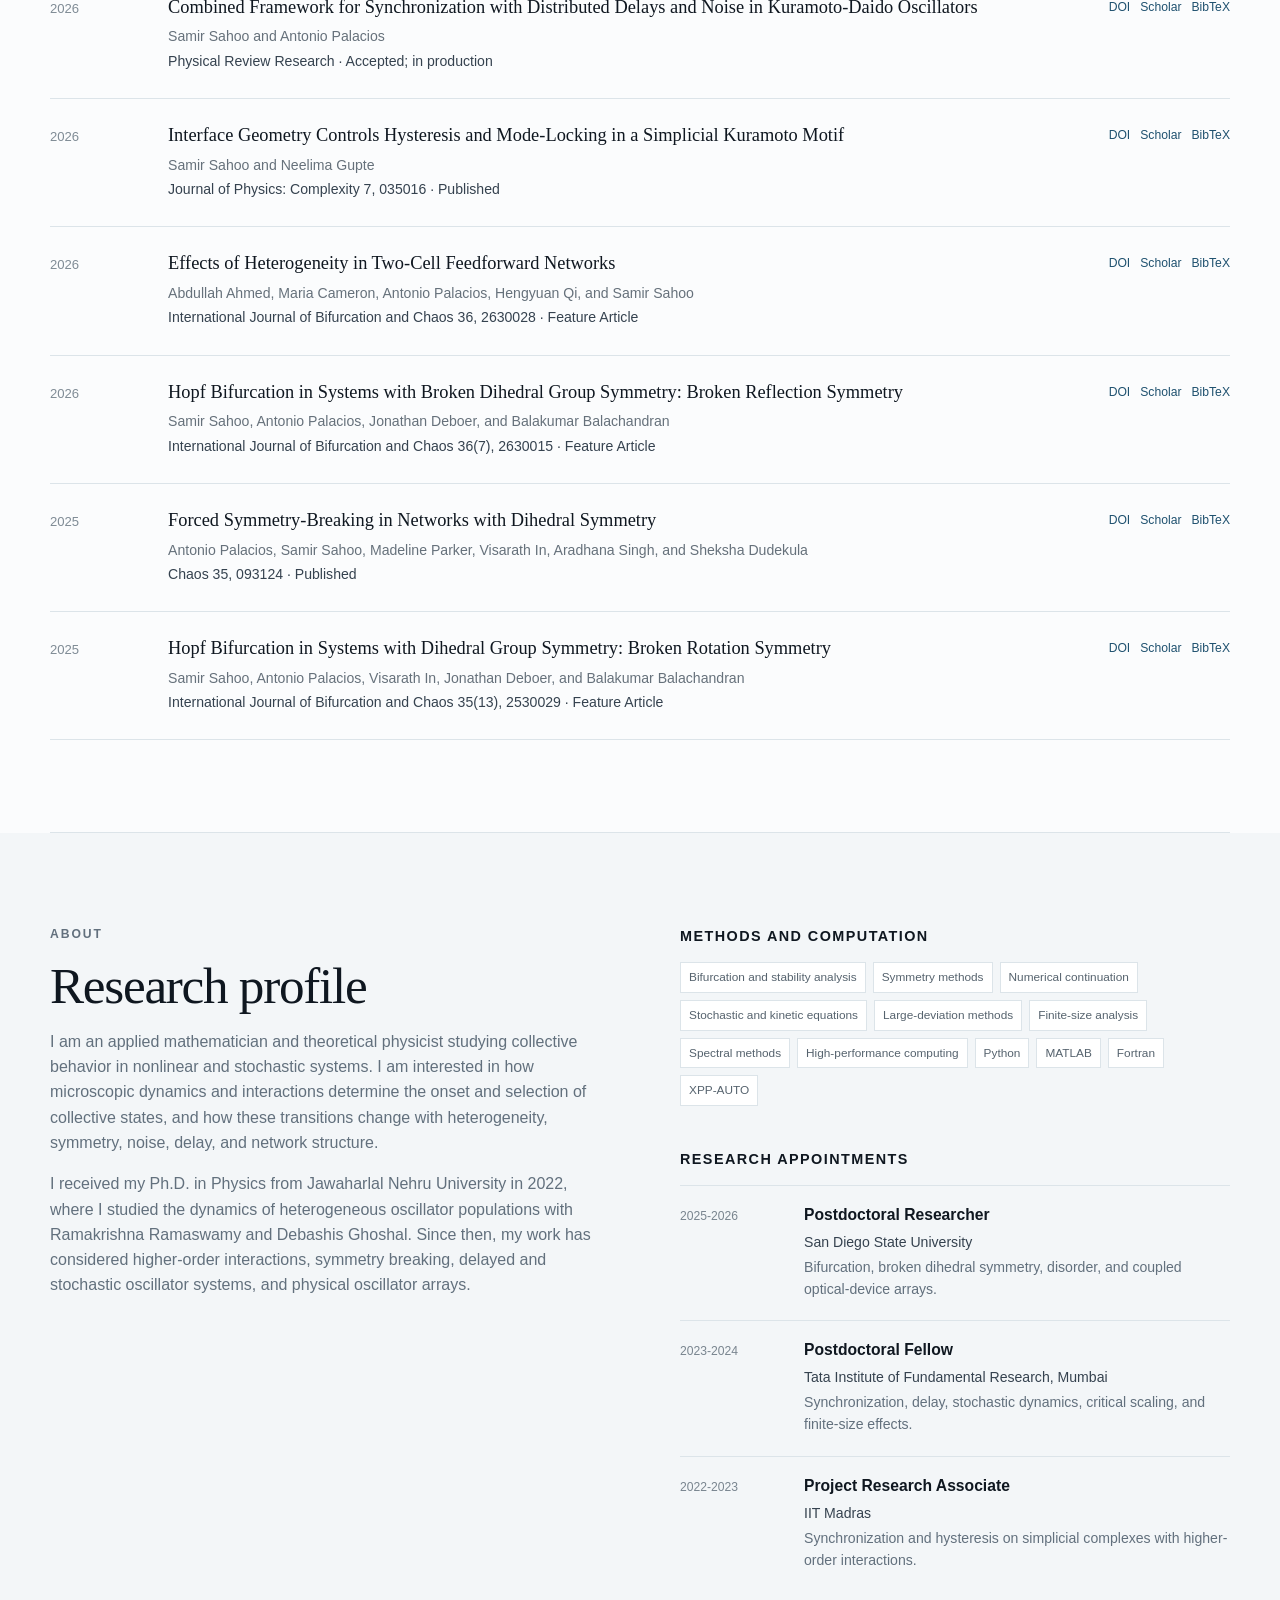
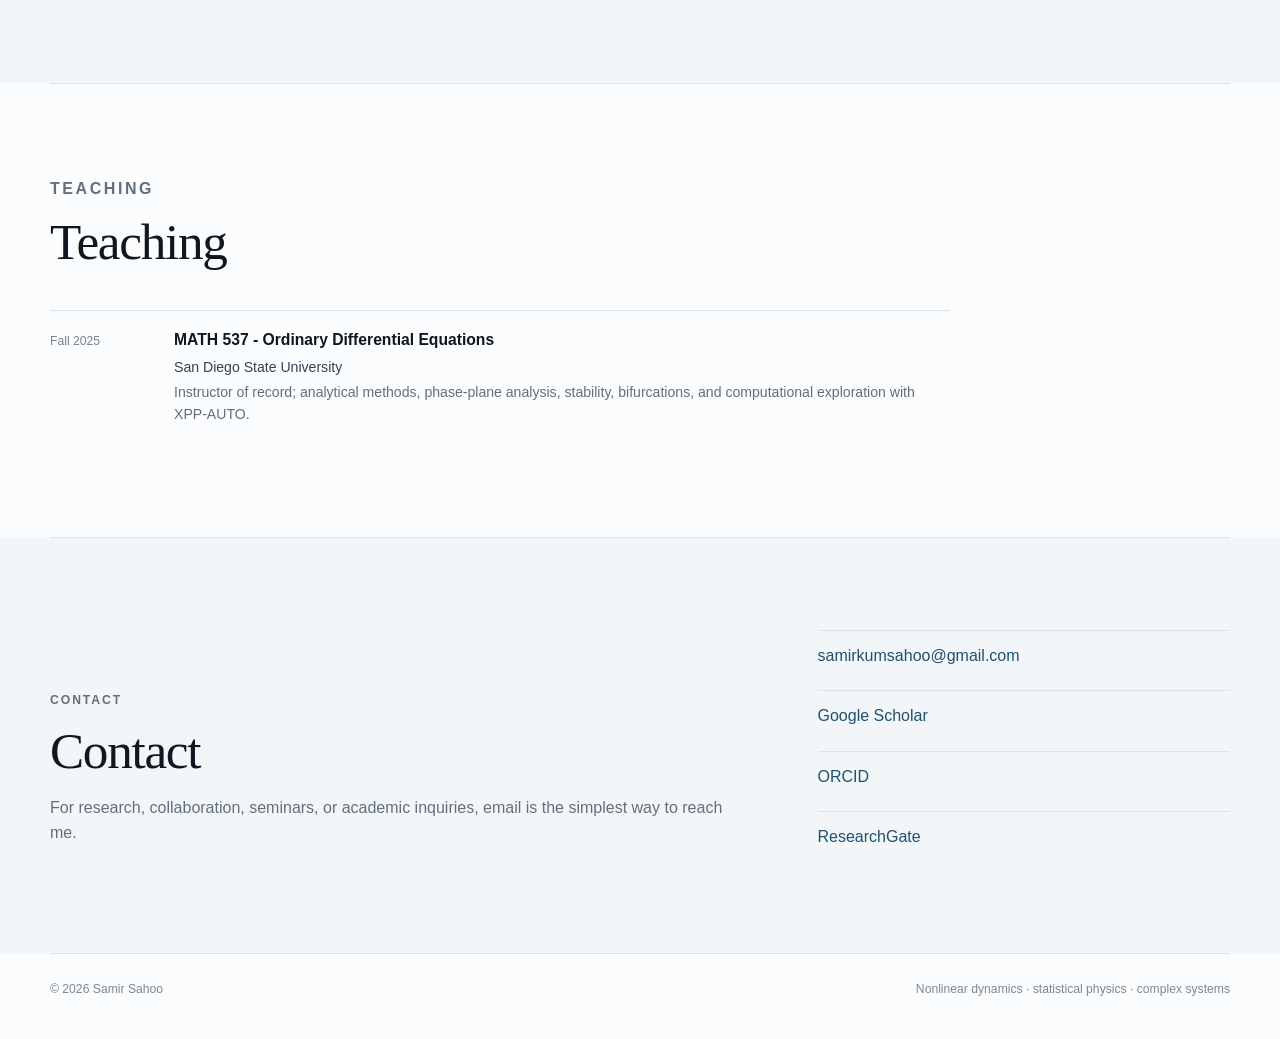
==== commit e2f97128: "Update index.html" ====
--- a/index.html
+++ b/index.html
@@ -19,7 +19,10 @@
 <body>
   <a class="skip-link" href="#main-content">Skip to content</a>
   <header class="topbar">
-    <a class="brand" href="#home" aria-label="Home">SS</a>
+    <a class="brand" href="#home" aria-label="Home">
+    <img src="assets/media/sam-wordmark.svg"
+         alt="Sam"
+         class="brand-mark"></a>
     <nav class="nav" aria-label="Main navigation">
       <a href="#research">Research</a>
       <a href="#publications">Publications</a>
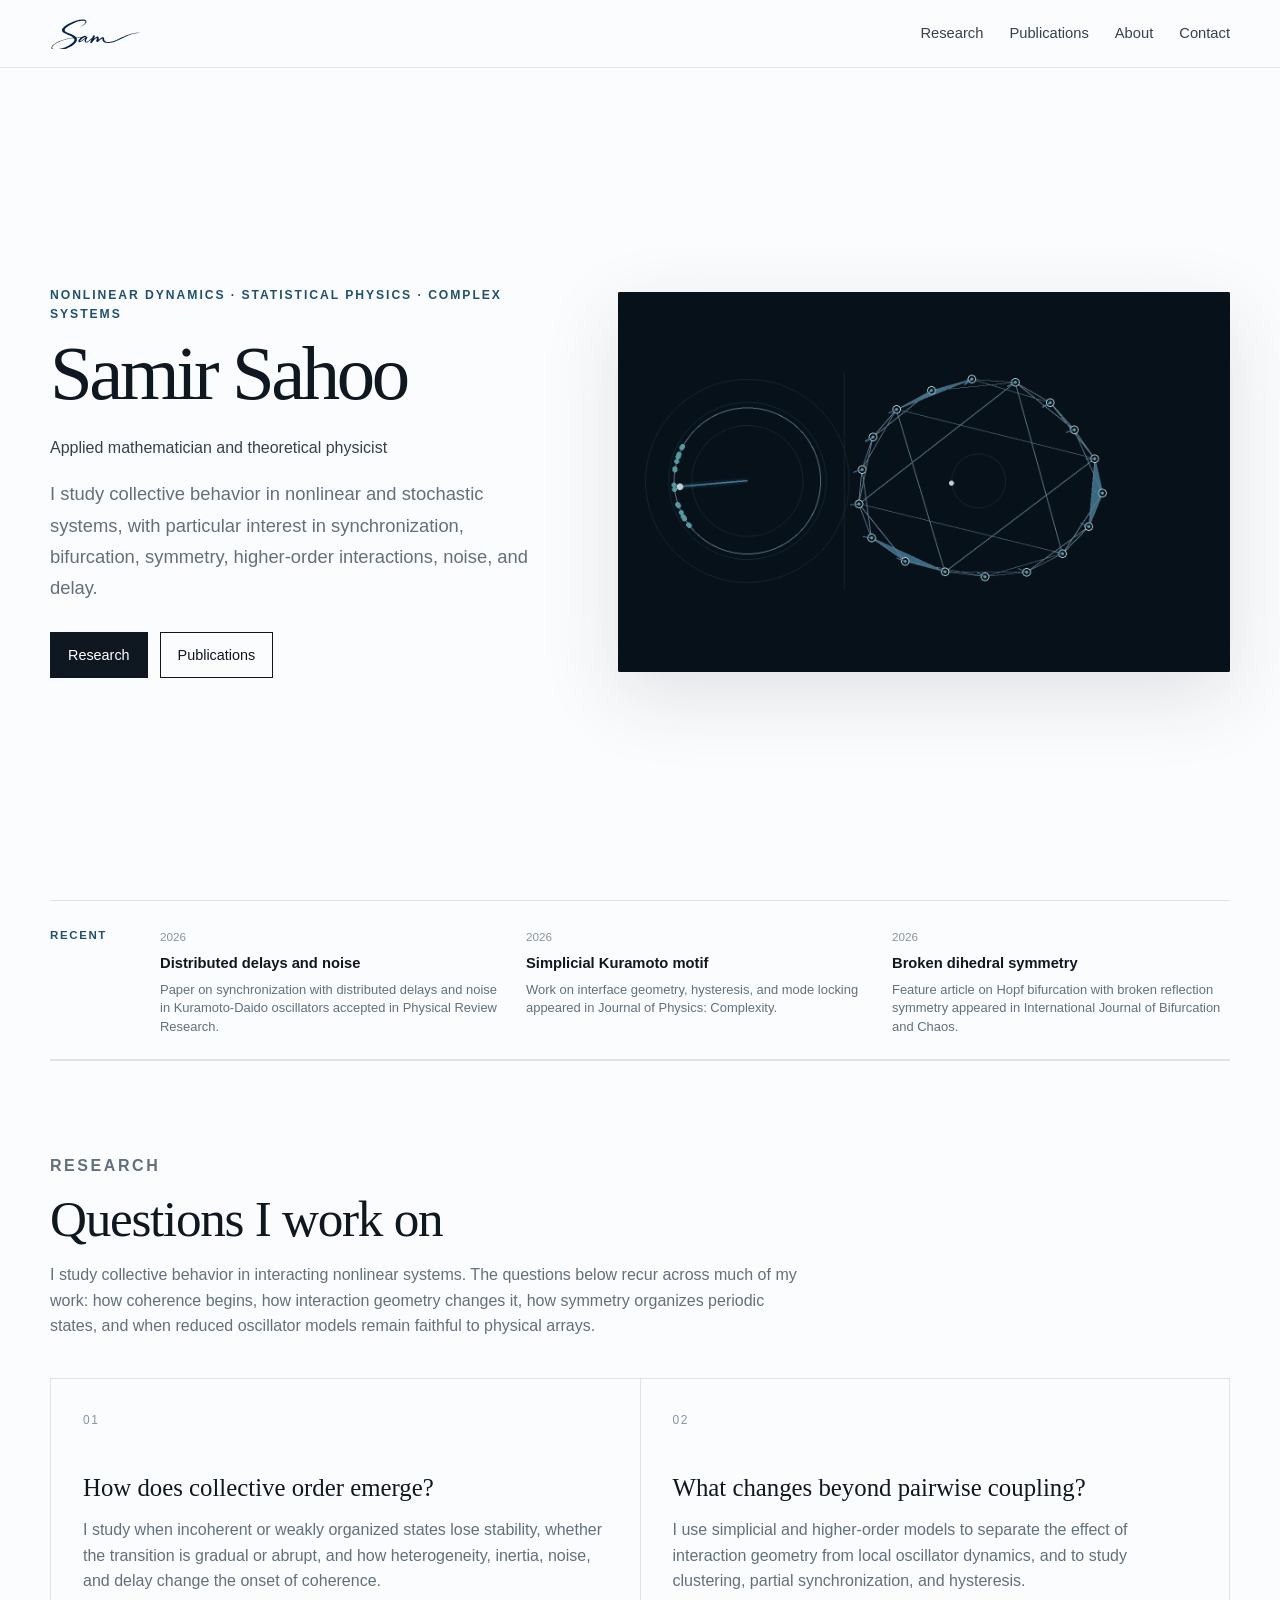
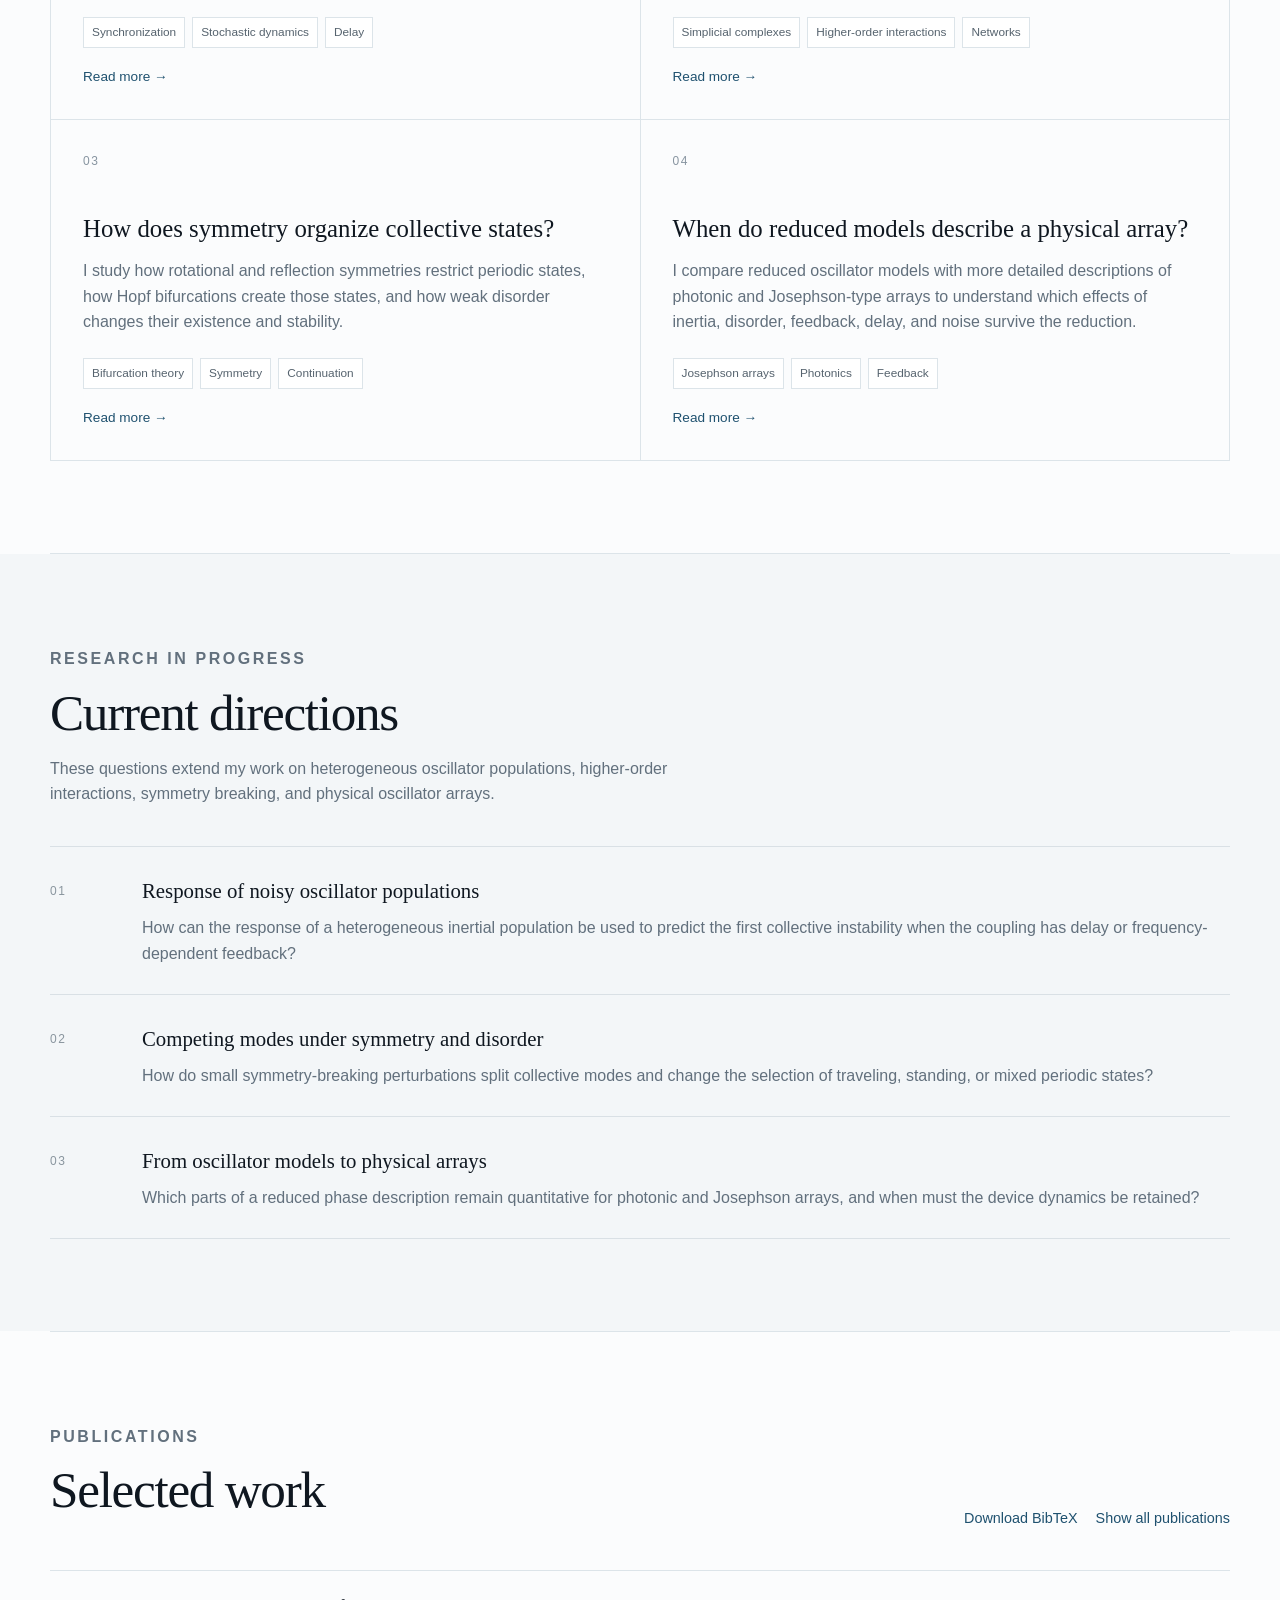
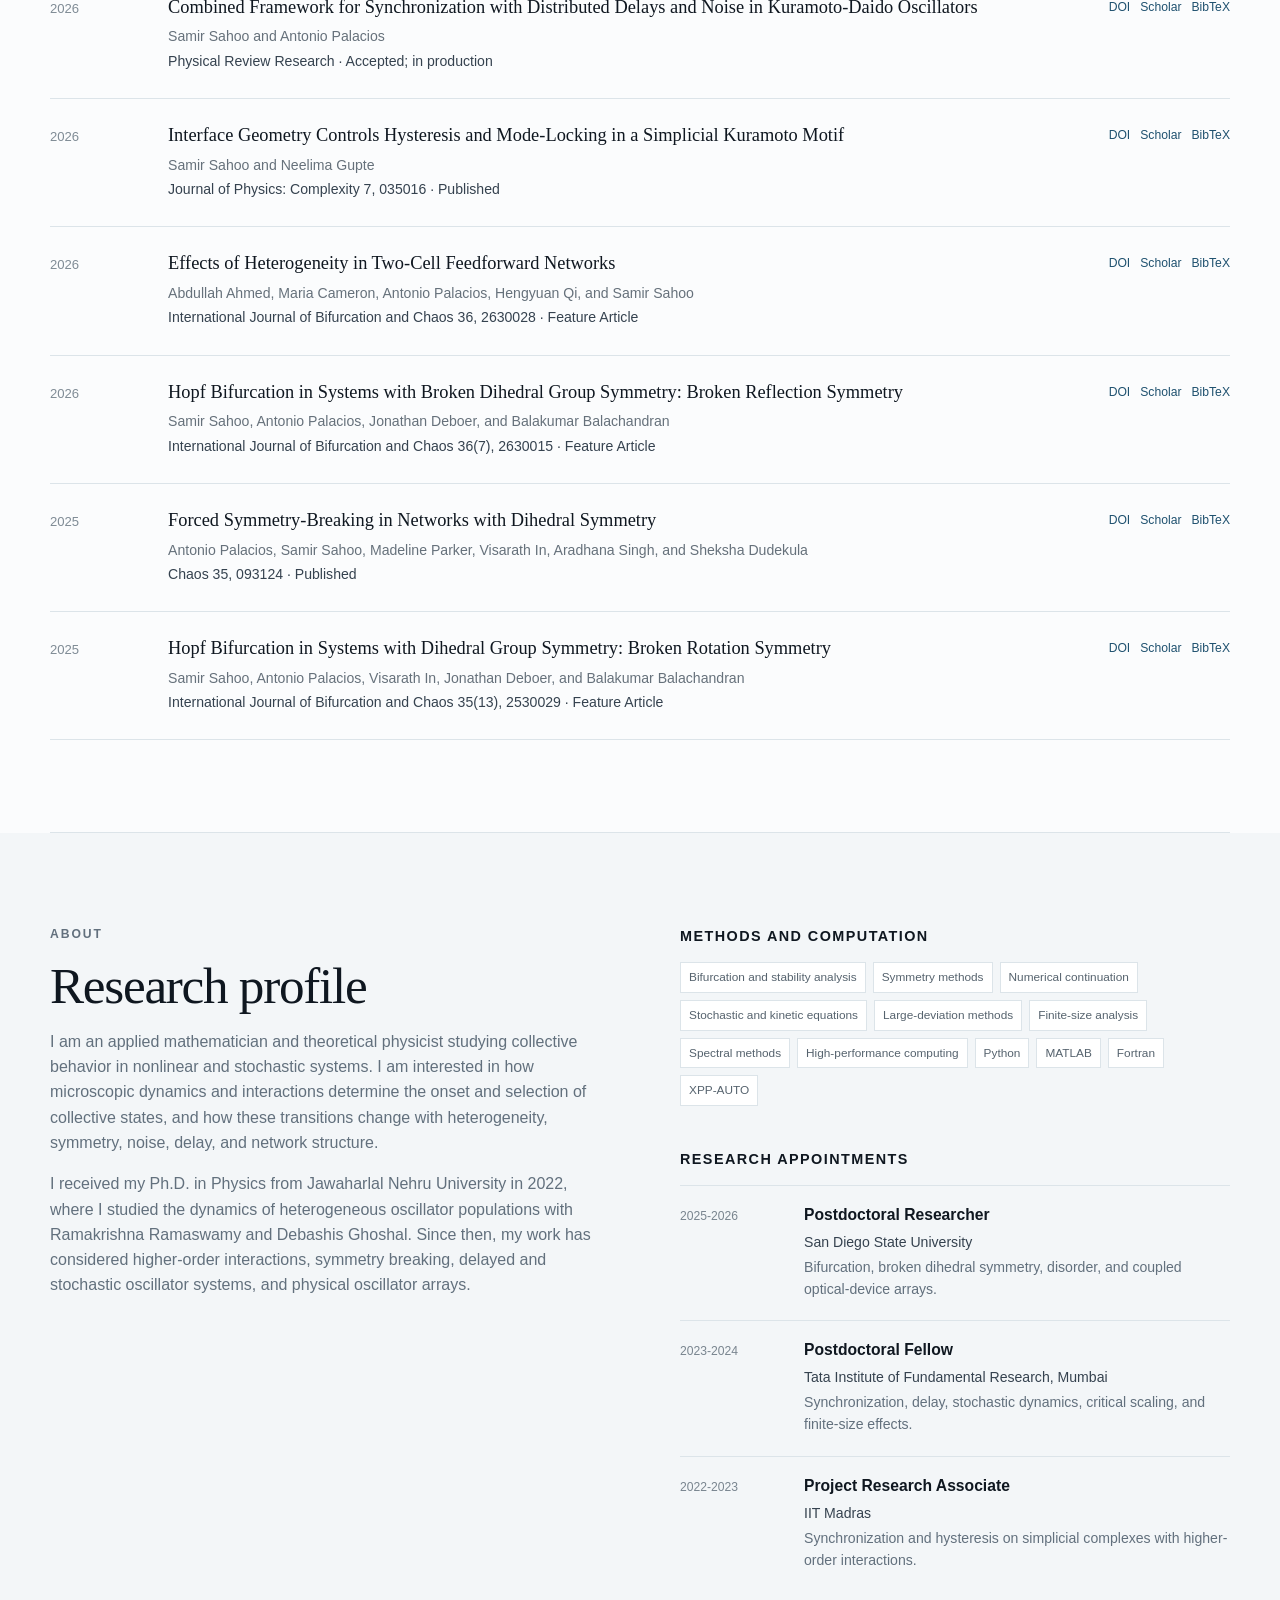
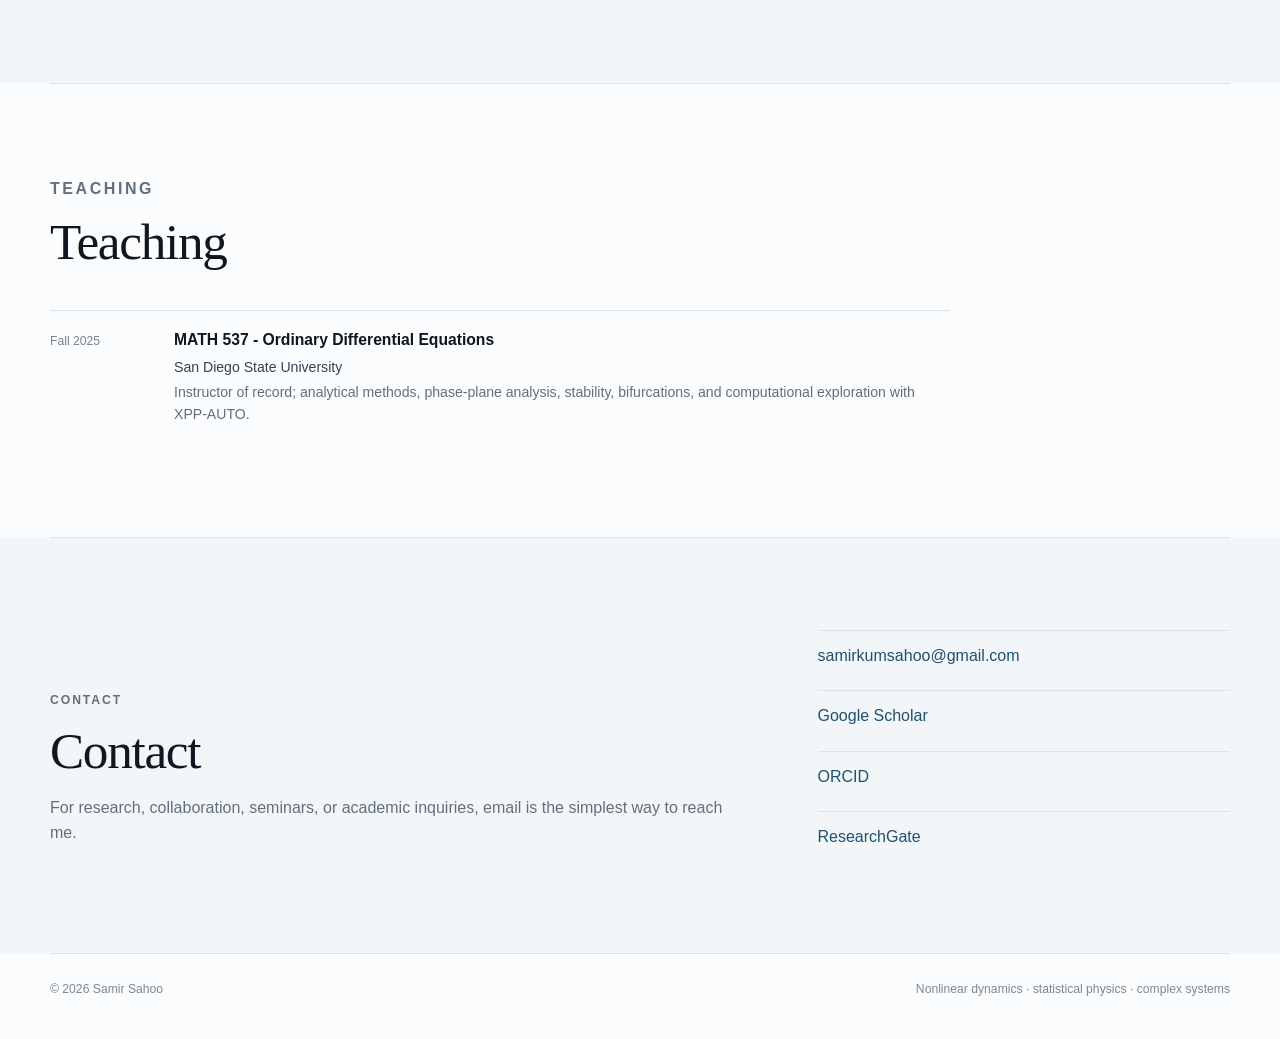
==== commit 3e2f25eb: "Update index.html" ====
--- a/index.html
+++ b/index.html
@@ -19,10 +19,12 @@
 <body>
   <a class="skip-link" href="#main-content">Skip to content</a>
   <header class="topbar">
-    <a class="brand" href="#home" aria-label="Home">
-    <img src="assets/media/sam-wordmark.svg"
-         alt="Sam"
-         class="brand-mark"></a>
+  <a class="brand" href="#home" aria-label="Home">
+  <img
+    src="assets/media/sam-wordmark.svg"
+    alt="Sam"
+    class="brand-mark"
+  /></a>
     <nav class="nav" aria-label="Main navigation">
       <a href="#research">Research</a>
       <a href="#publications">Publications</a>
--- a/assets/css/styles.css
+++ b/assets/css/styles.css
@@ -45,7 +45,6 @@
 @media (max-width:560px){.section-shell{width:min(calc(100% - 30px),var(--max))}.hero{padding:40px 0}.block{padding:60px 0}.pub-row{grid-template-columns:1fr;gap:4px}.pub-links{grid-column:1;justify-content:flex-start}.direction-row{grid-template-columns:44px 1fr}.timeline-row{grid-template-columns:1fr;gap:3px}.footer{flex-direction:column}.research-card{padding:24px;min-height:240px}.project-page h1{font-size:2.65rem}.project-figure{padding:10px}}
 @media (prefers-reduced-motion:reduce){html{scroll-behavior:auto}.reveal{opacity:1;transform:none;transition:none}.hero-visual img{animation:none}}
 
-/* Refinement pass */
 .publication-actions{display:flex;gap:18px;align-items:center;flex-wrap:wrap}
 .bib-link{border:0;background:none;padding:0;color:var(--accent);font:inherit;font-size:.76rem;cursor:pointer;border-bottom:1px solid transparent}
 .bib-link:hover{border-color:var(--accent)}
@@ -55,10 +54,15 @@
 .portrait-slot{float:right;width:140px;margin:0 0 22px 28px}.portrait-slot img{display:block;width:100%;aspect-ratio:1/1;object-fit:cover;border-radius:2px;border:1px solid var(--line)}
 @media (max-width:560px){.portrait-slot{float:none;width:112px;margin:0 0 20px}}
 
-/* v6: preserve the v4 visual system while improving accessibility and full-view media handling */
 .skip-link{position:absolute;left:16px;top:-60px;z-index:100;background:var(--ink);color:#fff;padding:10px 14px;text-decoration:none;border-radius:2px;transition:top .15s ease}
 .skip-link:focus{top:12px}
 a:focus-visible,button:focus-visible{outline:2px solid var(--accent);outline-offset:3px}
 .hero-visual picture{display:block;width:100%}
 .hero-visual img{display:block;width:100%;height:auto;aspect-ratio:auto;object-fit:contain}
 @media (max-width:900px){.hero-visual{max-width:760px;margin-inline:auto}}
+
+.brand-mark {
+    display: block;
+    width: 92px;
+    height: auto;
+}
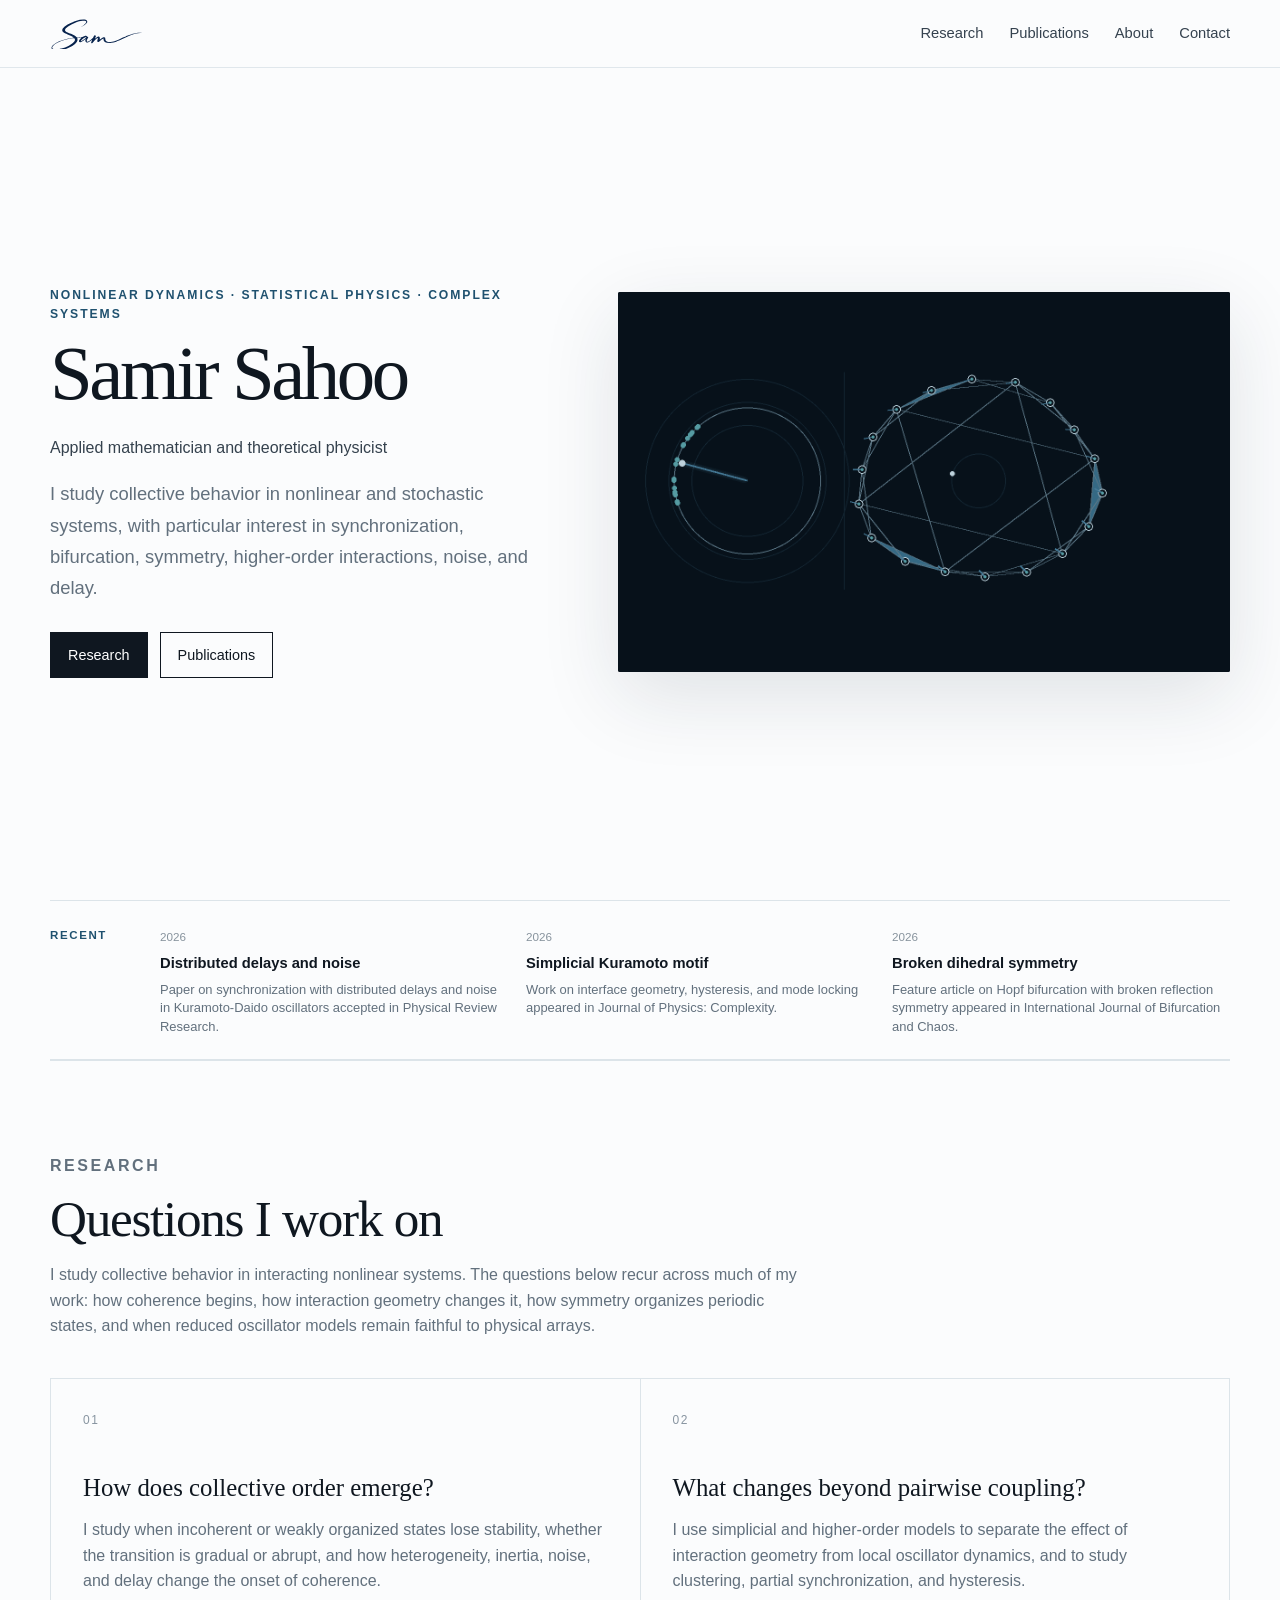
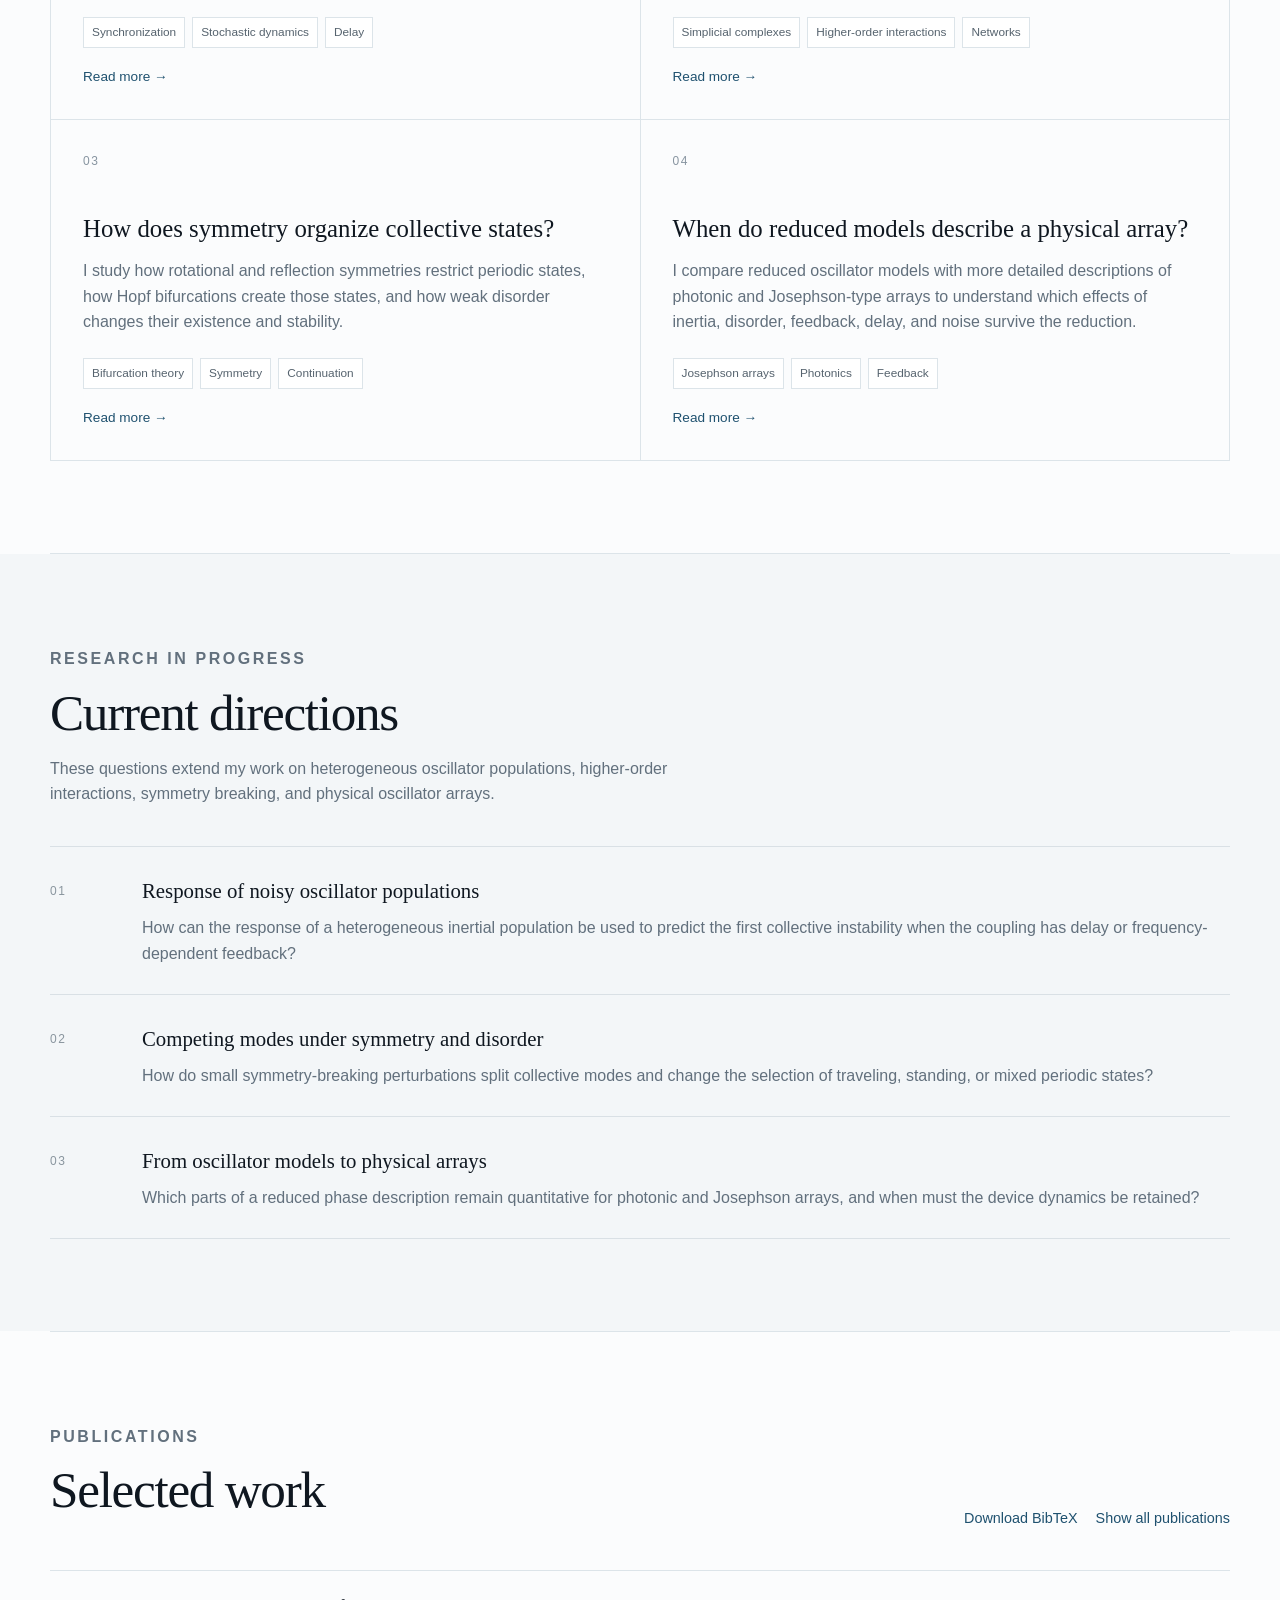
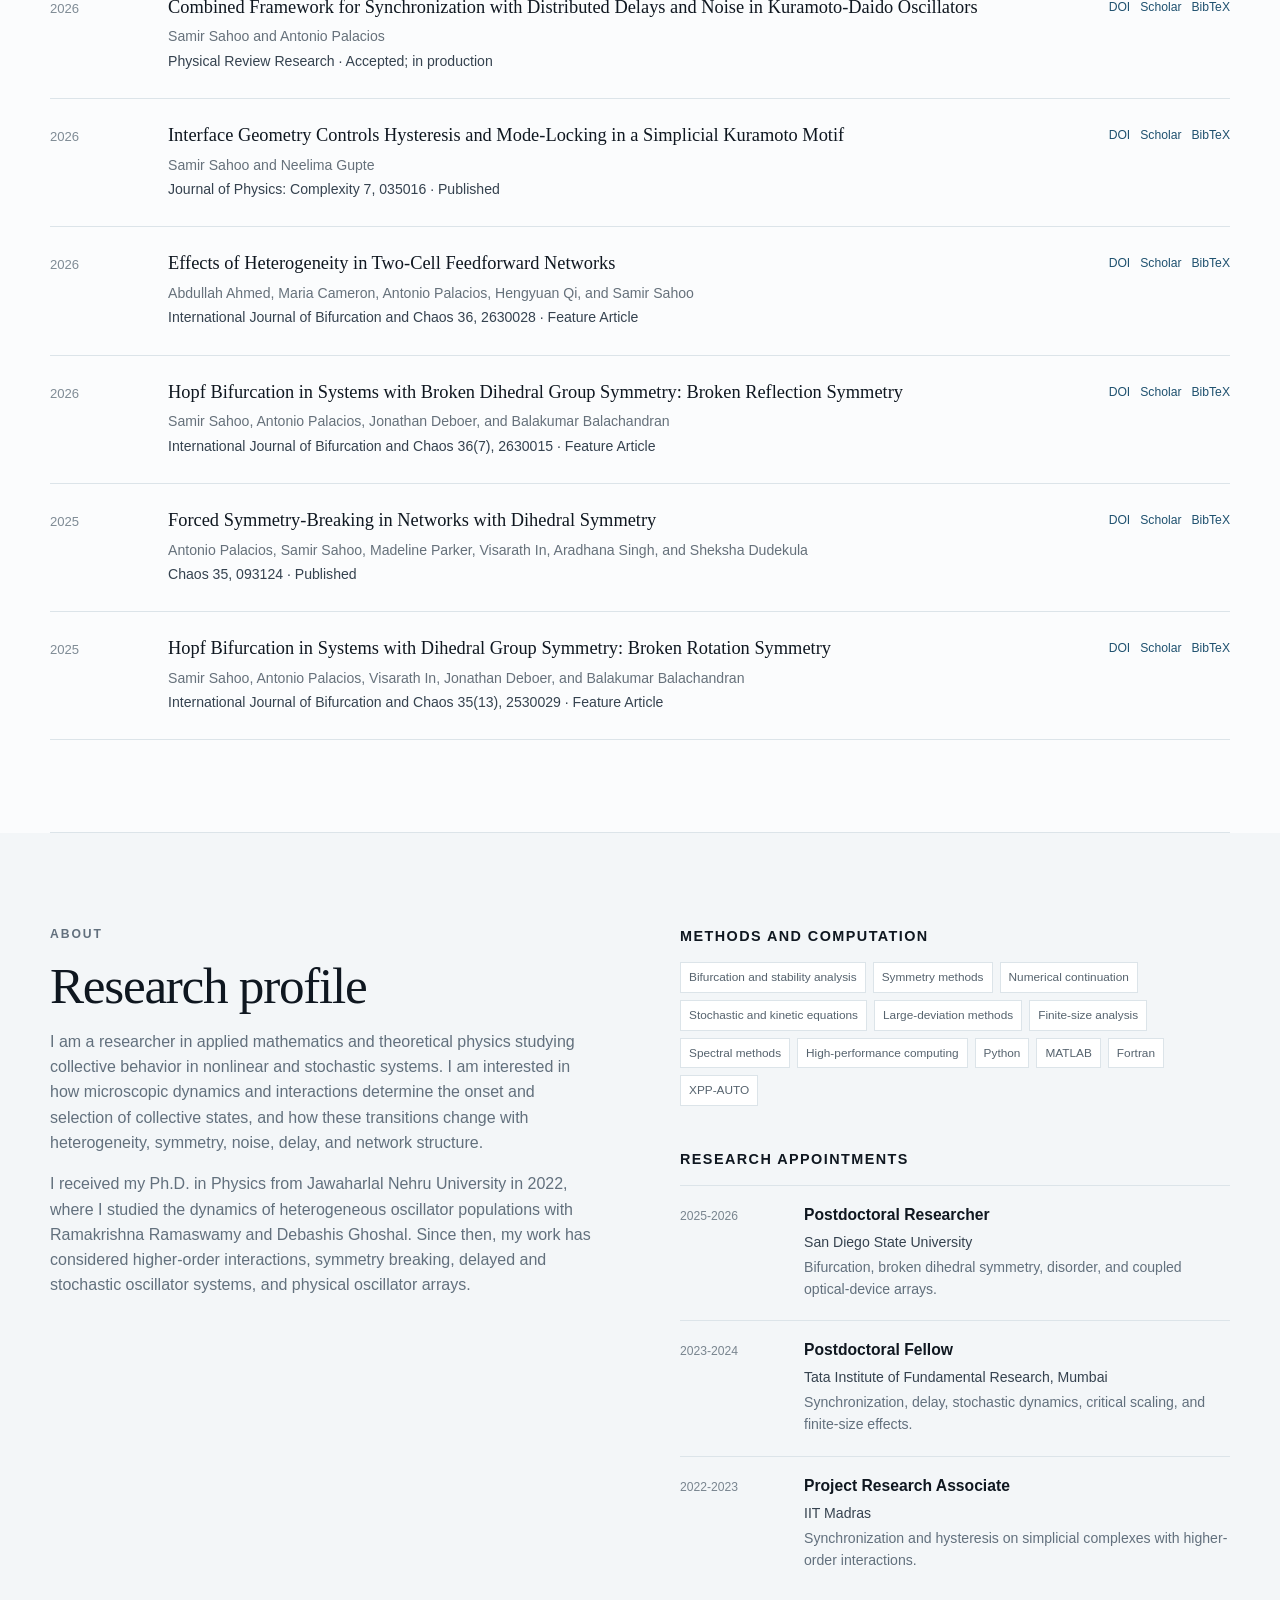
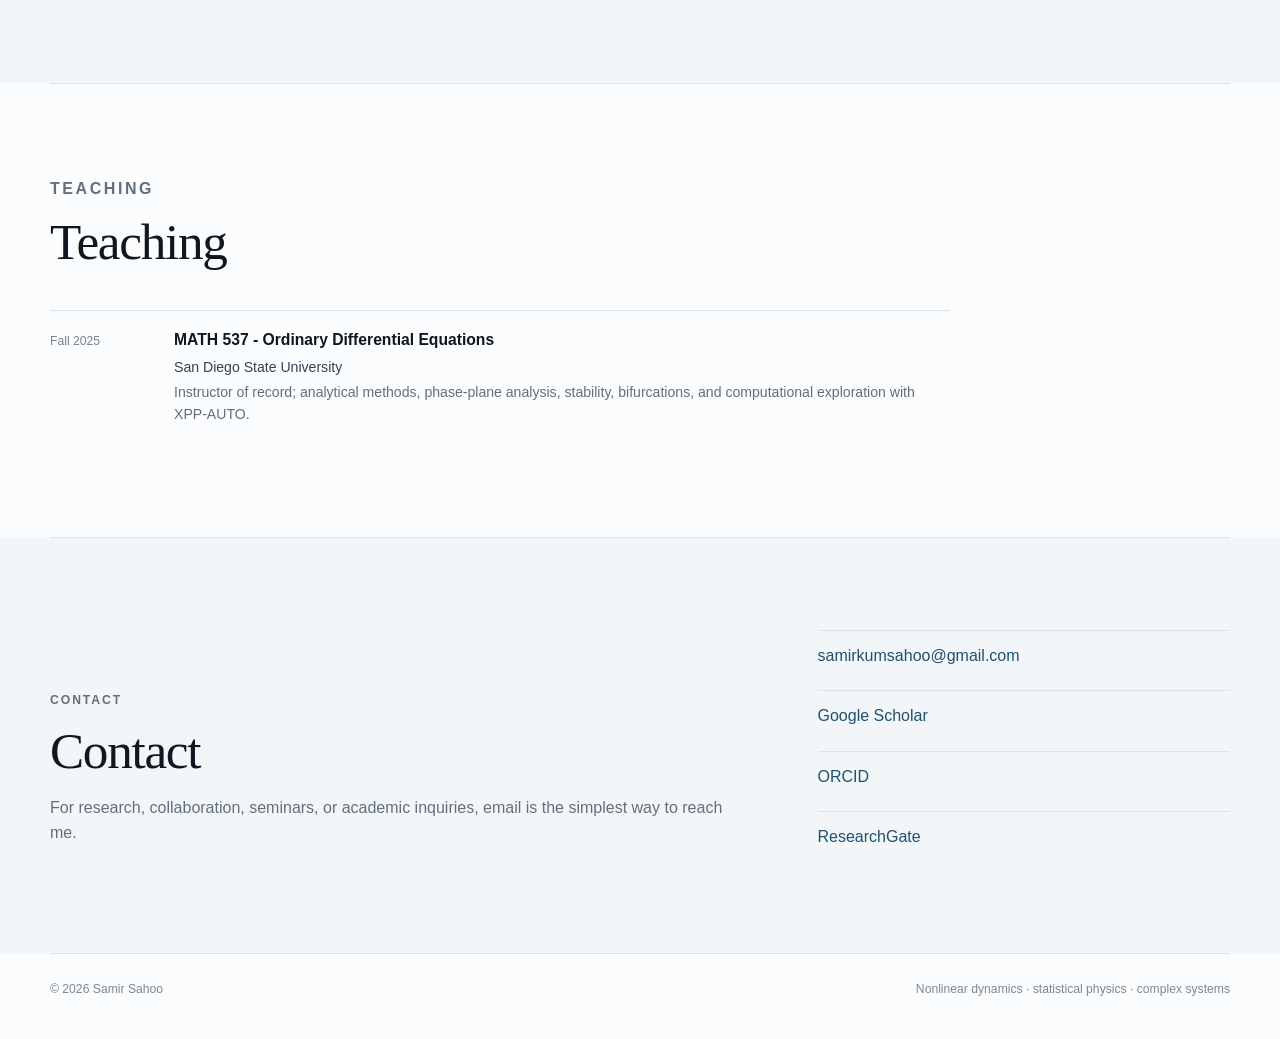
==== commit 36116bcb: "Update index.html" ====
--- a/index.html
+++ b/index.html
@@ -5,7 +5,7 @@
   <meta name="viewport" content="width=device-width, initial-scale=1" />
   <meta
   name="description"
-  content="Samir Kumar Sahoo alias Samir Sahoo is an applied mathematician and theoretical physicist working on nonlinear dynamics, statistical physics, synchronization, bifurcation, stochastic dynamics, complex networks, and interacting oscillator systems.">
+  content="Samir Kumar Sahoo alias Samir Sahoo is a researcher in applied mathematics and theoretical physics working on nonlinear dynamics, statistical physics, synchronization, bifurcation, stochastic dynamics, complex networks, and interacting oscillator systems.">
   <meta name="author" content="Samir Sahoo" />
   <meta name="theme-color" content="#fbfcfd" />
   <meta property="og:type" content="website" />
@@ -96,7 +96,7 @@
         <div id="portrait-slot" class="portrait-slot" hidden></div>
         <p class="eyebrow">About</p>
         <h2>Research profile</h2>
-        <p>I am an applied mathematician and theoretical physicist studying collective behavior in nonlinear and stochastic systems. I am interested in how microscopic dynamics and interactions determine the onset and selection of collective states, and how these transitions change with heterogeneity, symmetry, noise, delay, and network structure.</p>
+        <p>I am a researcher in applied mathematics and theoretical physics studying collective behavior in nonlinear and stochastic systems. I am interested in how microscopic dynamics and interactions determine the onset and selection of collective states, and how these transitions change with heterogeneity, symmetry, noise, delay, and network structure.</p>
         <p>I received my Ph.D. in Physics from Jawaharlal Nehru University in 2022, where I studied the dynamics of heterogeneous oscillator populations with Ramakrishna Ramaswamy and Debashis Ghoshal. Since then, my work has considered higher-order interactions, symmetry breaking, delayed and stochastic oscillator systems, and physical oscillator arrays.</p>
       </div>
       <div>
@@ -140,7 +140,7 @@
     "@context":"https://schema.org",
     "@type":"Person",
     "name":"Samir Sahoo",
-    "jobTitle":"Applied mathematician and theoretical physicist",
+    "jobTitle":"A researcher in in applied mathematics and theoretical physics",
     "email":"mailto:samirkumsahoo@gmail.com",
     "sameAs":["https://orcid.org/0000-0002-8182-3994","https://scholar.google.com/citations?hl=en\&user=UBcPMR8AAAAJ","https://www.researchgate.net/profile/Samir-Sahoo"]
   }
@@ -153,7 +153,7 @@
   "@type": "Person",
   "name": "Samir Sahoo",
   "url": "https://samirsahoo.com/",
-  "jobTitle": "Applied mathematician and theoretical physicist",
+  "jobTitle": "A researcher in in applied mathematics and theoretical physics",
   "sameAs": [
     "https://scholar.google.com/citations?hl=en&user=UBcPMR8AAAAJ",
     "https://orcid.org/0000-0002-8182-3994",
--- a/assets/css/styles.css
+++ b/assets/css/styles.css
@@ -61,8 +61,14 @@
 .hero-visual img{display:block;width:100%;height:auto;aspect-ratio:auto;object-fit:contain}
 @media (max-width:900px){.hero-visual{max-width:760px;margin-inline:auto}}
 
+.brand {
+  display: inline-flex;
+  align-items: center;
+  text-decoration: none;
+}
+
 .brand-mark {
-    display: block;
-    width: 92px;
-    height: auto;
+  display: block;
+  width: 94px;
+  height: auto;
 }
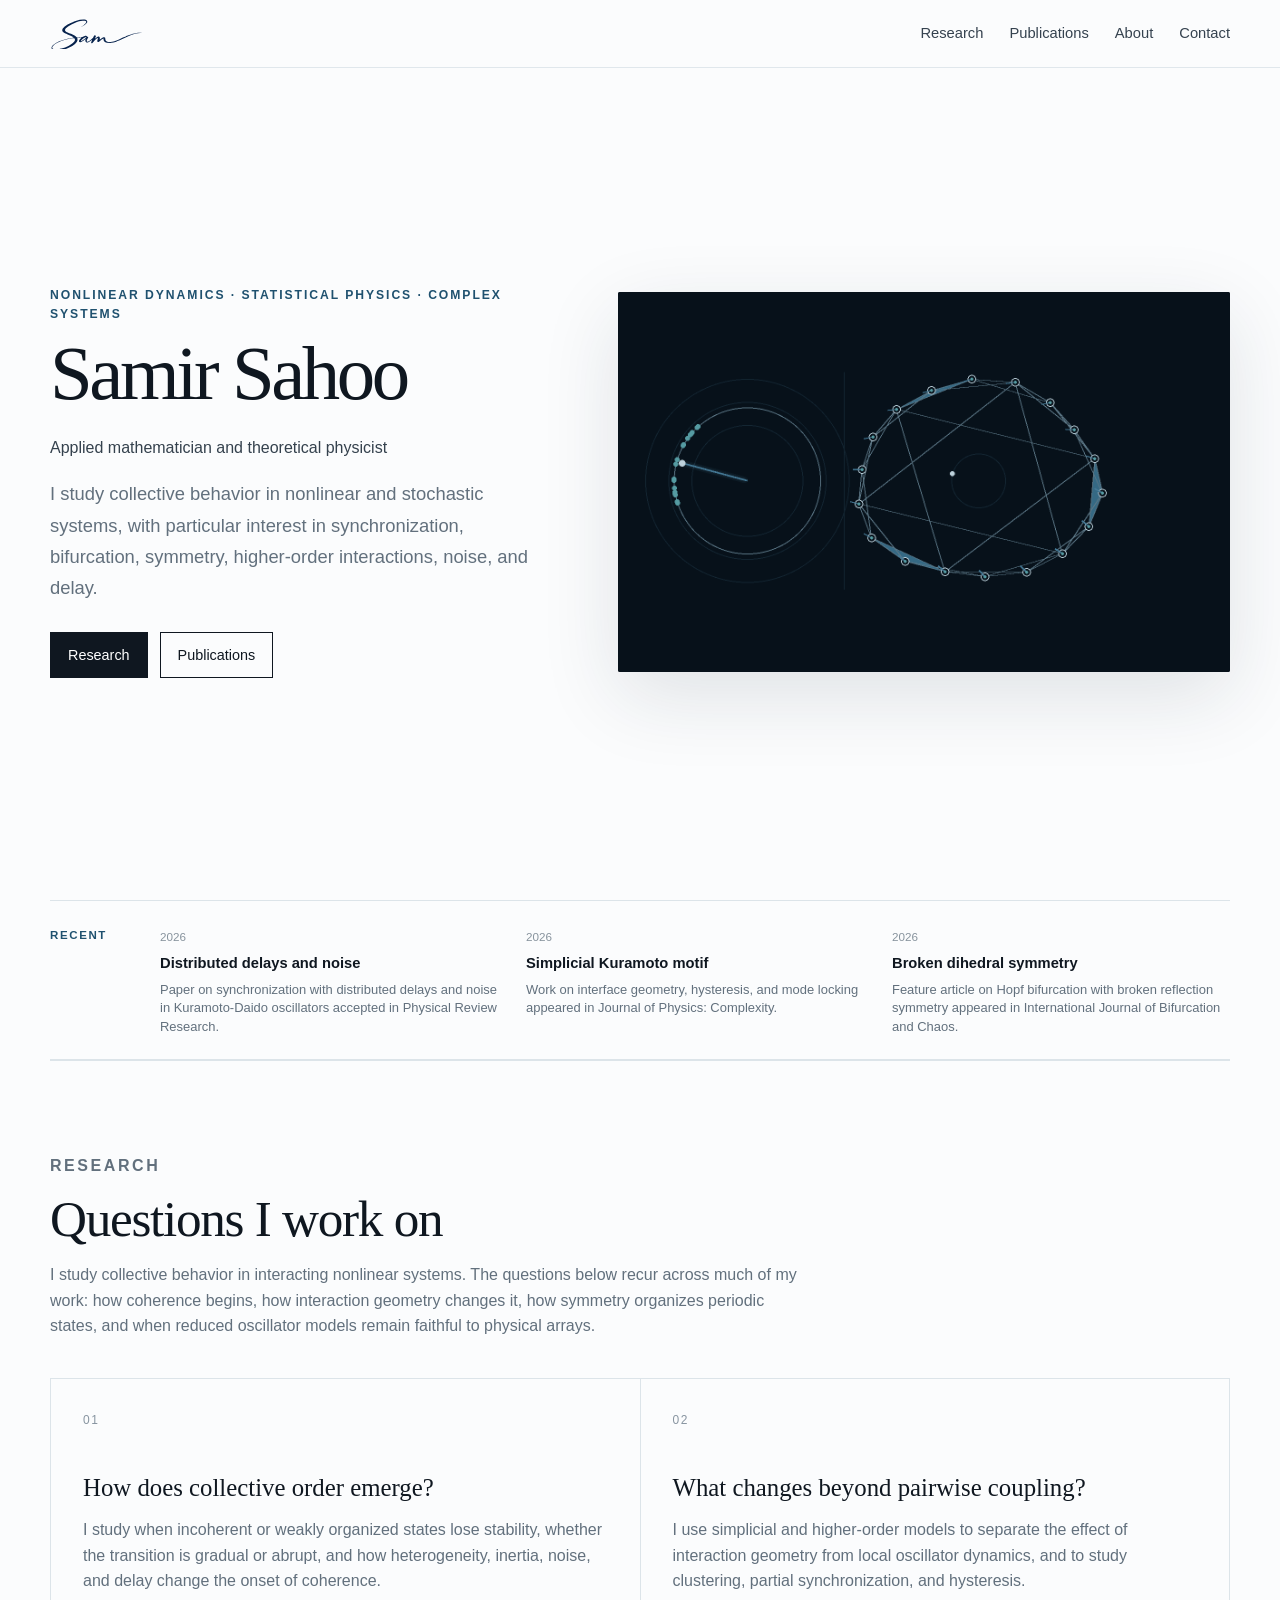
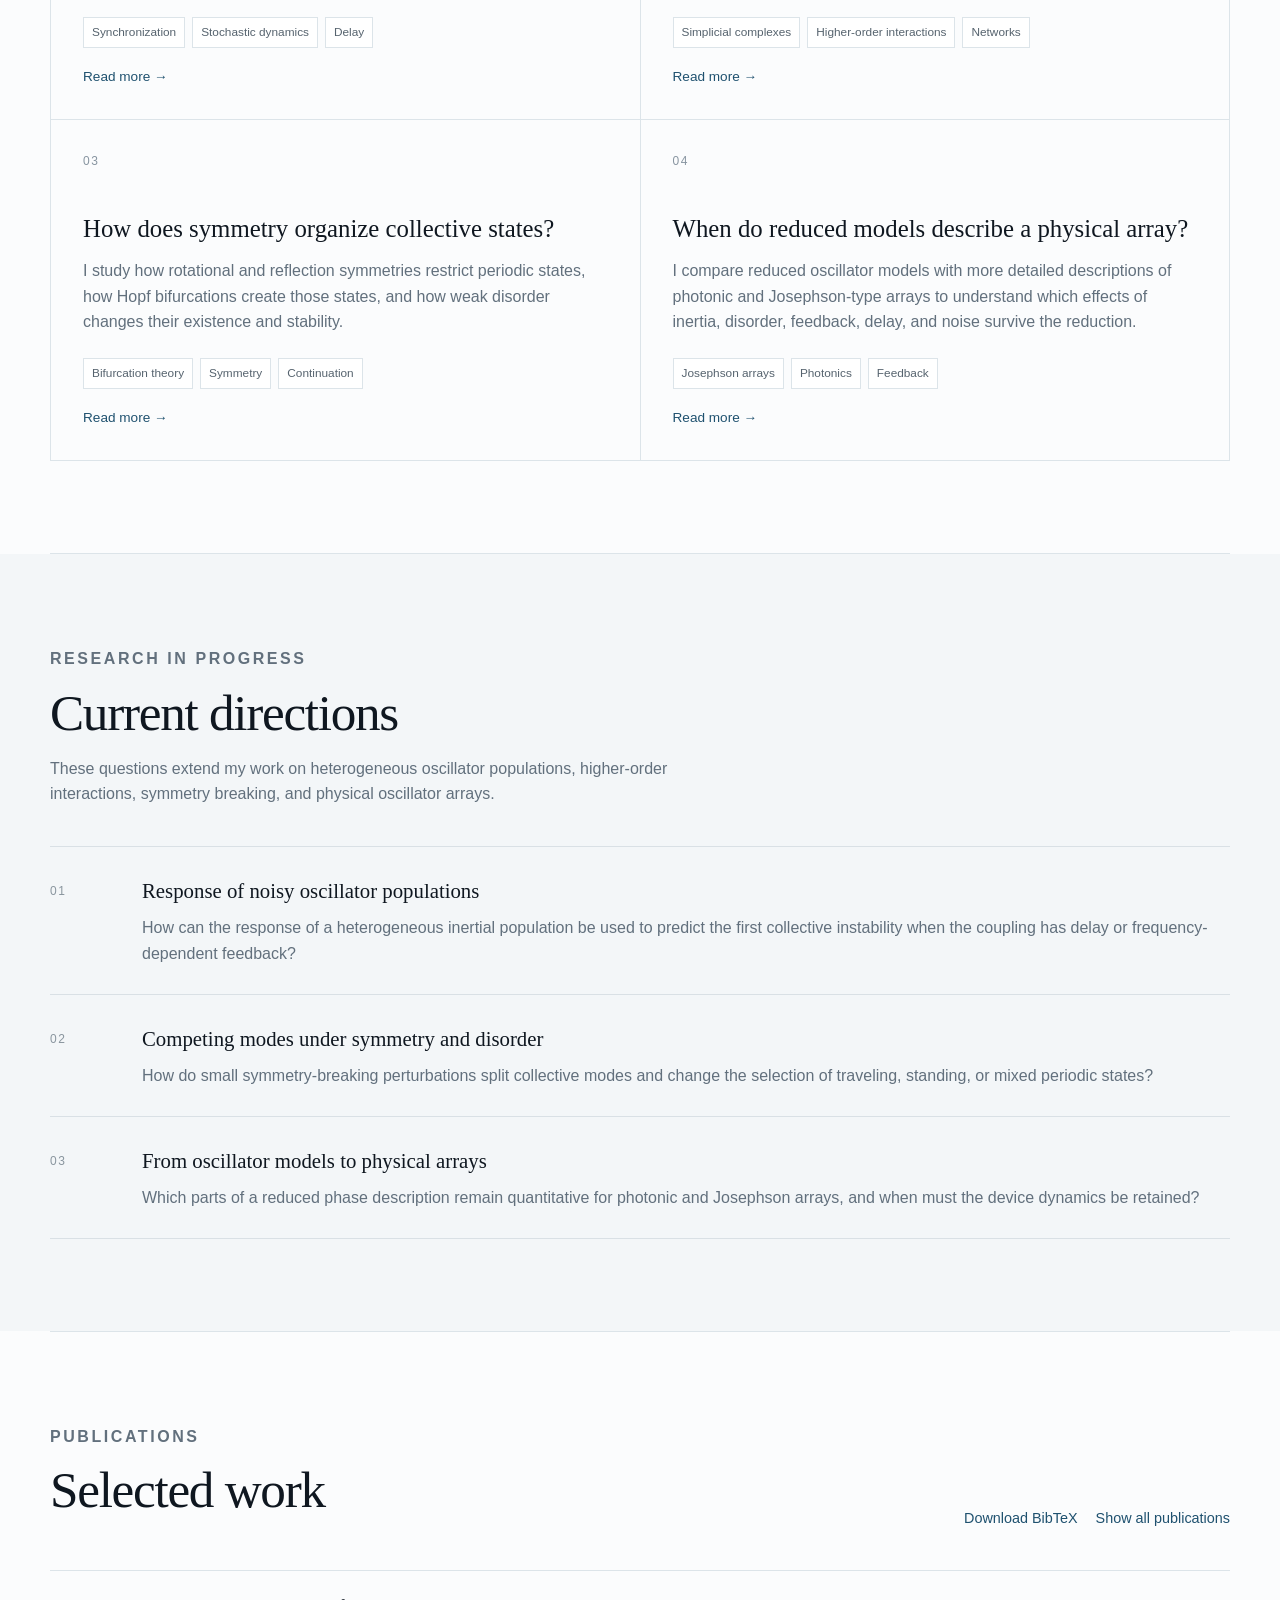
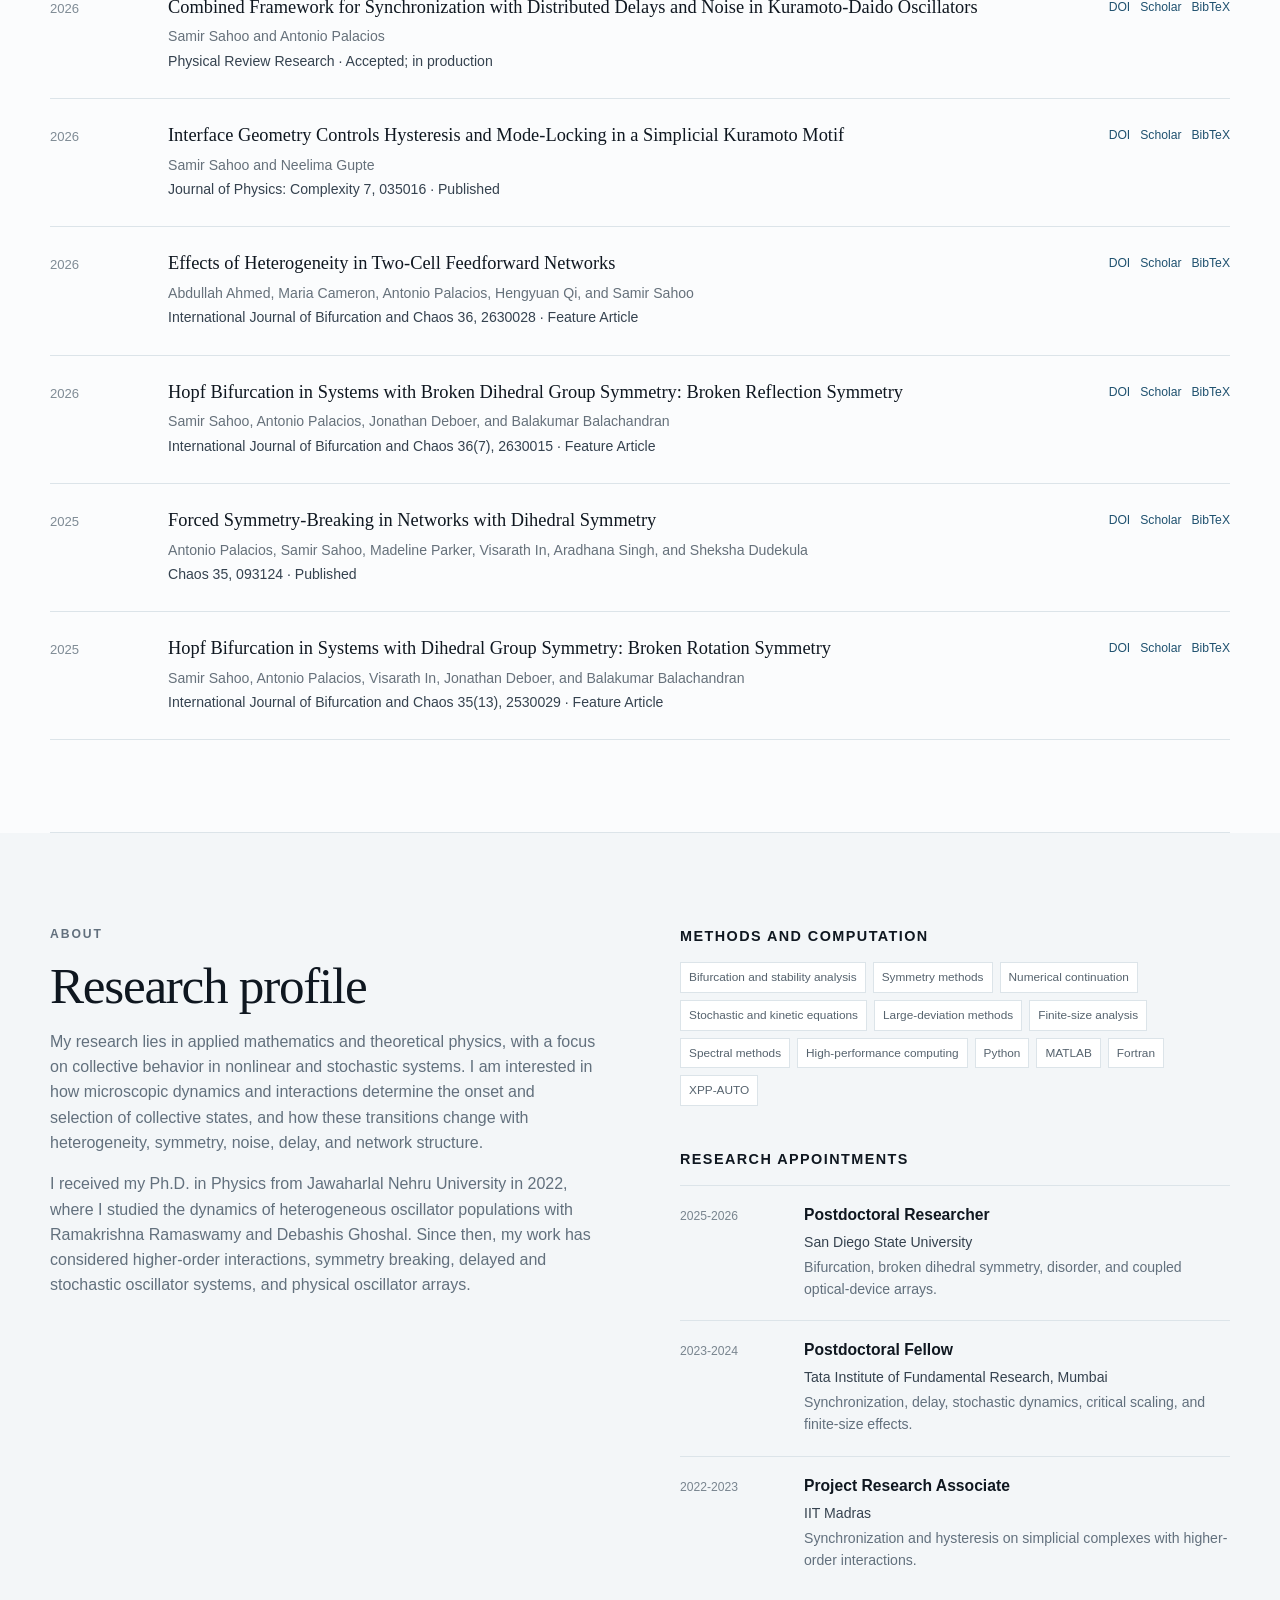
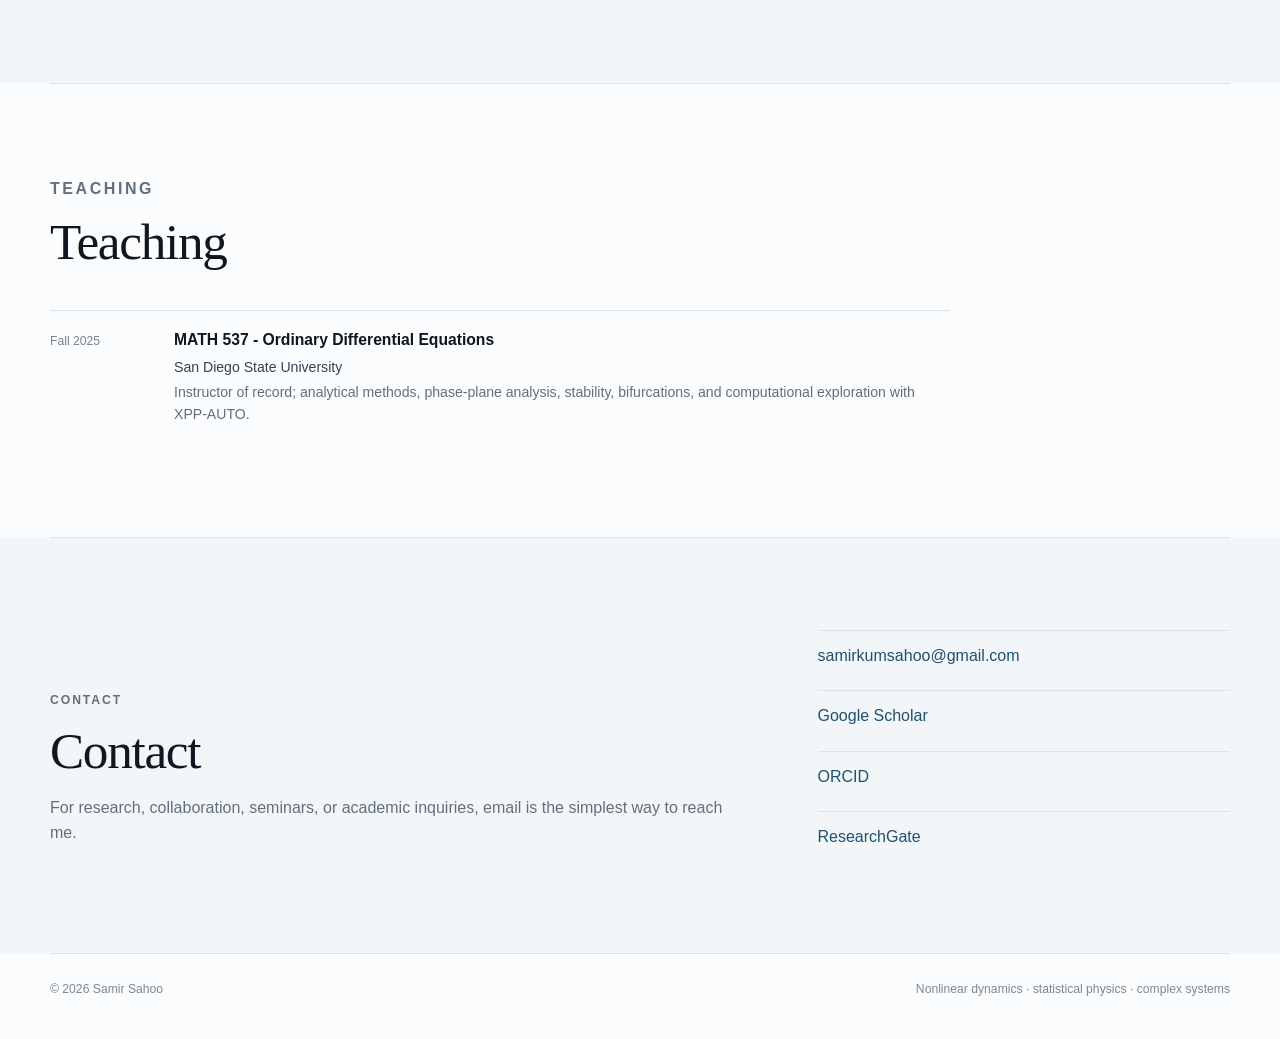
==== commit 8cd43d47: "Update index.html" ====
--- a/index.html
+++ b/index.html
@@ -96,7 +96,7 @@
         <div id="portrait-slot" class="portrait-slot" hidden></div>
         <p class="eyebrow">About</p>
         <h2>Research profile</h2>
-        <p>I am a researcher in applied mathematics and theoretical physics studying collective behavior in nonlinear and stochastic systems. I am interested in how microscopic dynamics and interactions determine the onset and selection of collective states, and how these transitions change with heterogeneity, symmetry, noise, delay, and network structure.</p>
+        <p>My research lies in applied mathematics and theoretical physics, with a focus on collective behavior in nonlinear and stochastic systems. I am interested in how microscopic dynamics and interactions determine the onset and selection of collective states, and how these transitions change with heterogeneity, symmetry, noise, delay, and network structure.</p>
         <p>I received my Ph.D. in Physics from Jawaharlal Nehru University in 2022, where I studied the dynamics of heterogeneous oscillator populations with Ramakrishna Ramaswamy and Debashis Ghoshal. Since then, my work has considered higher-order interactions, symmetry breaking, delayed and stochastic oscillator systems, and physical oscillator arrays.</p>
       </div>
       <div>
@@ -140,7 +140,7 @@
     "@context":"https://schema.org",
     "@type":"Person",
     "name":"Samir Sahoo",
-    "jobTitle":"A researcher in in applied mathematics and theoretical physics",
+    "jobTitle":"A researcher in applied mathematics and theoretical physics",
     "email":"mailto:samirkumsahoo@gmail.com",
     "sameAs":["https://orcid.org/0000-0002-8182-3994","https://scholar.google.com/citations?hl=en\&user=UBcPMR8AAAAJ","https://www.researchgate.net/profile/Samir-Sahoo"]
   }
@@ -153,7 +153,7 @@
   "@type": "Person",
   "name": "Samir Sahoo",
   "url": "https://samirsahoo.com/",
-  "jobTitle": "A researcher in in applied mathematics and theoretical physics",
+  "jobTitle": "A researcher in applied mathematics and theoretical physics",
   "sameAs": [
     "https://scholar.google.com/citations?hl=en&user=UBcPMR8AAAAJ",
     "https://orcid.org/0000-0002-8182-3994",
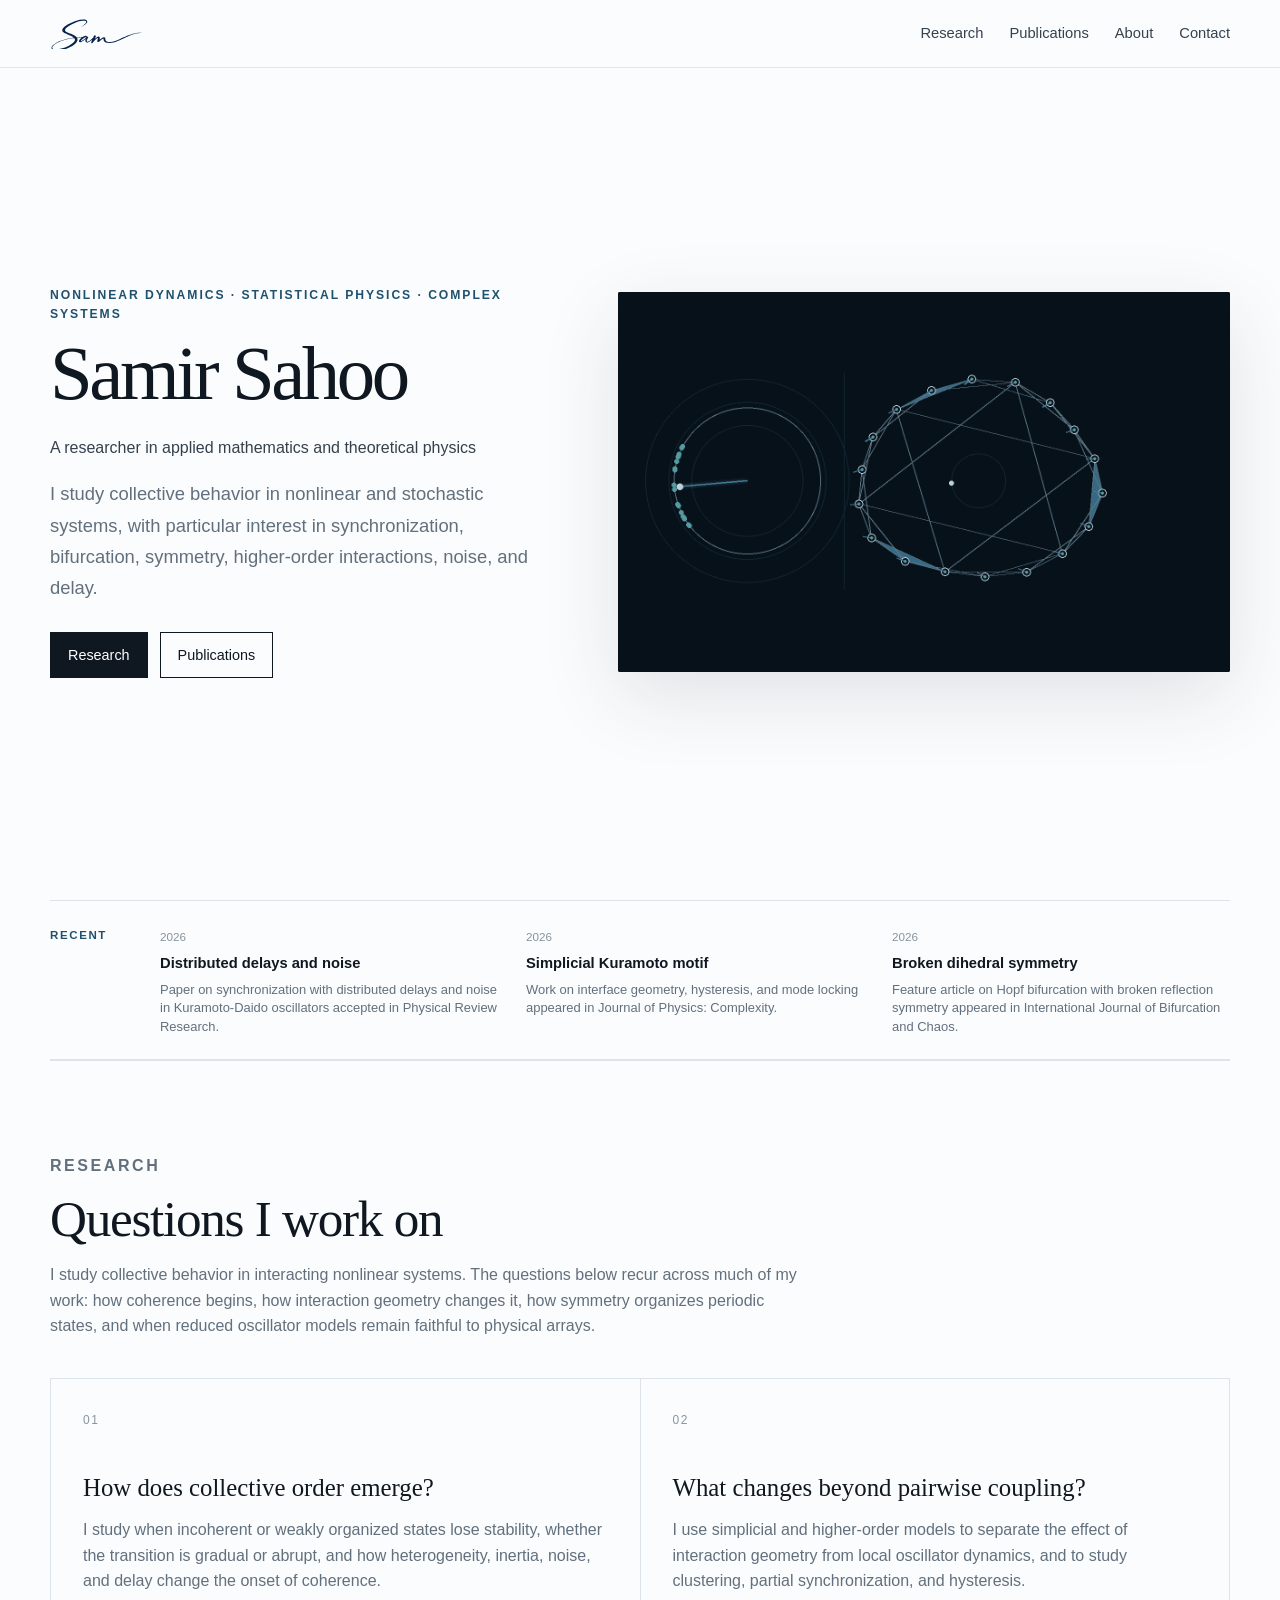
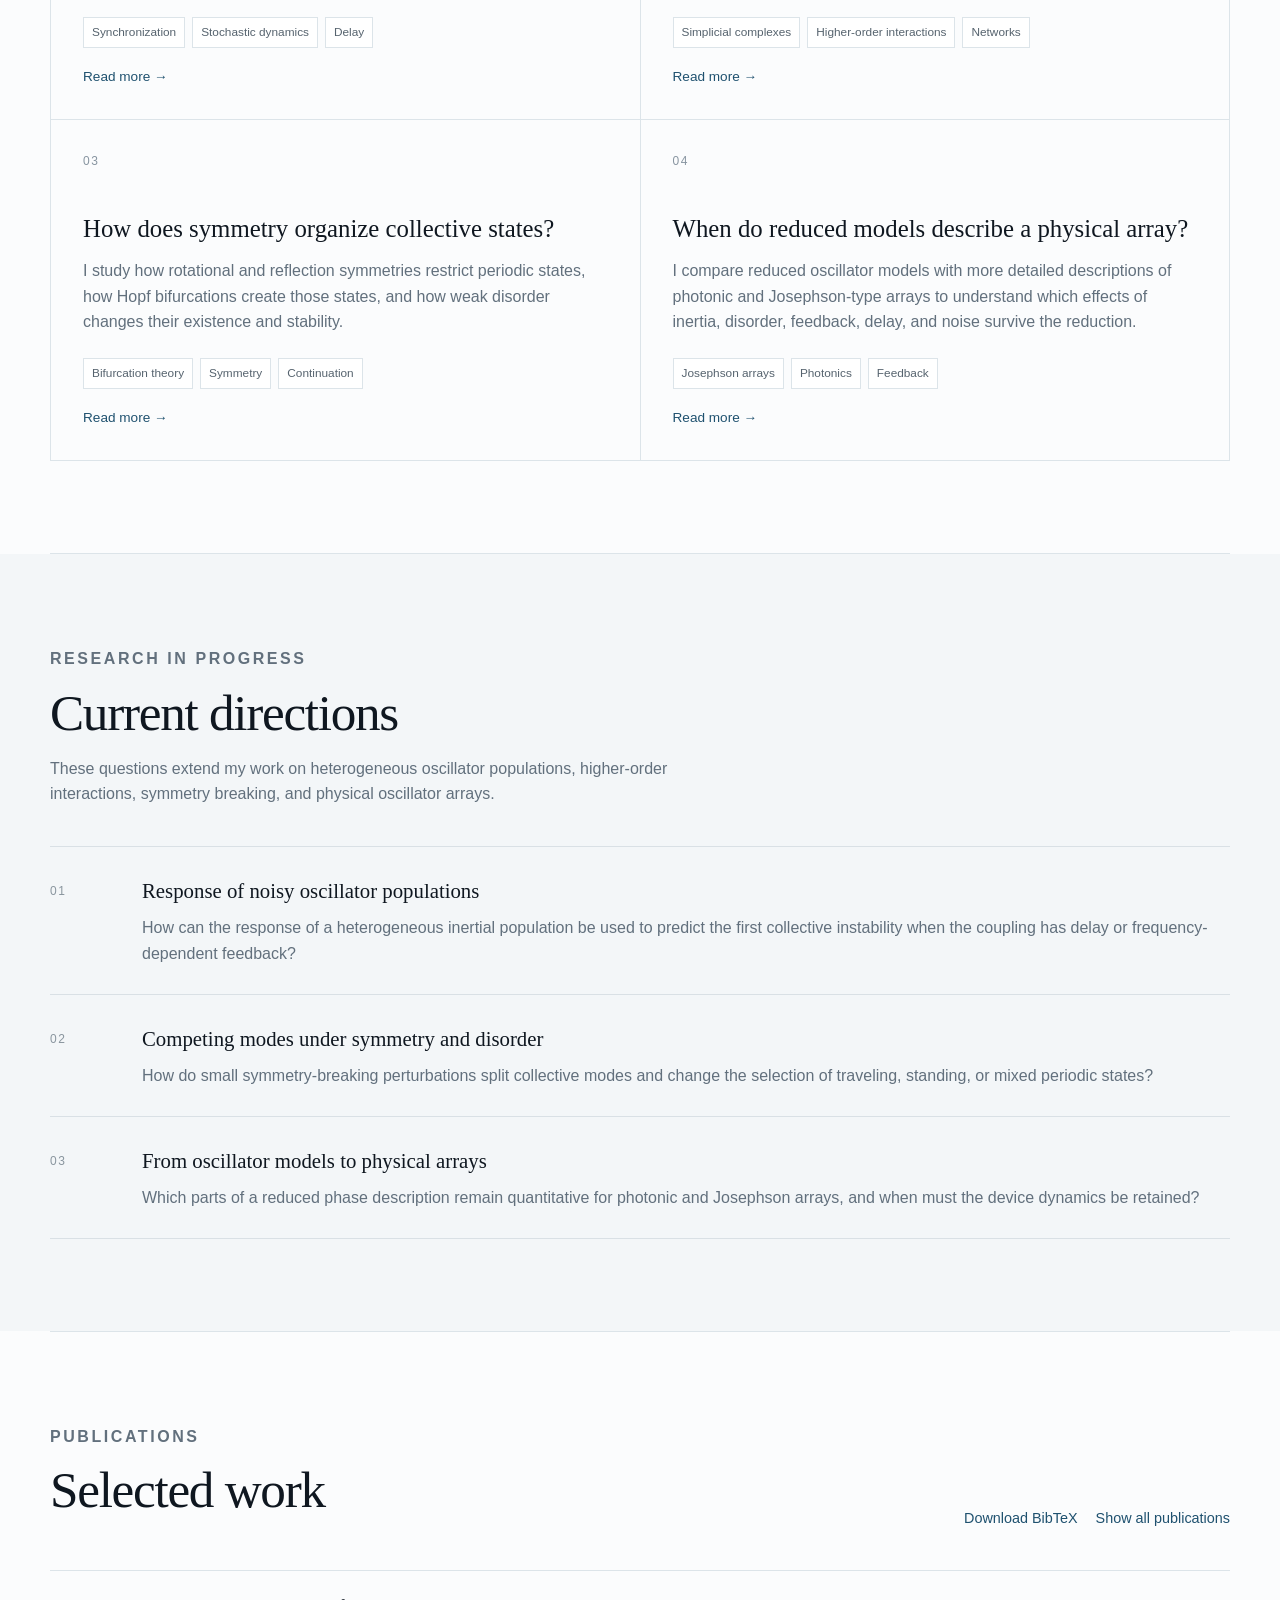
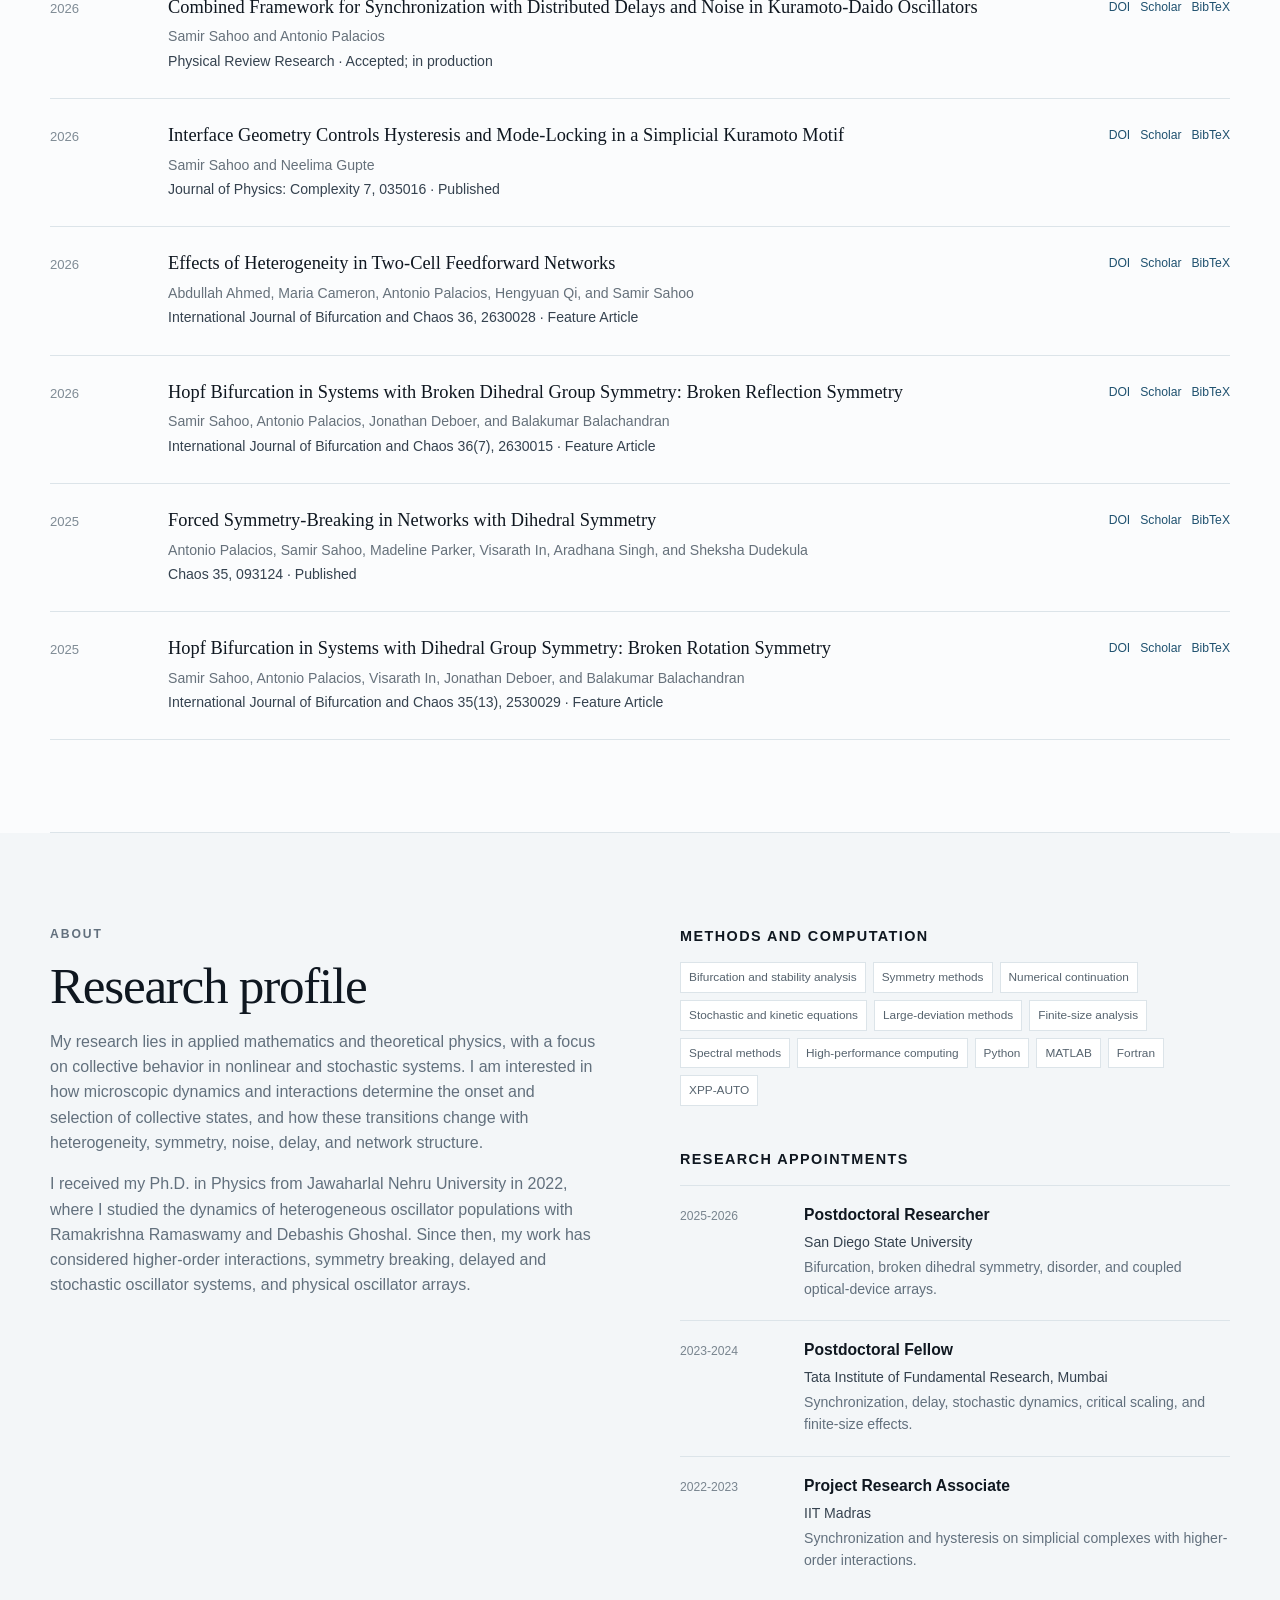
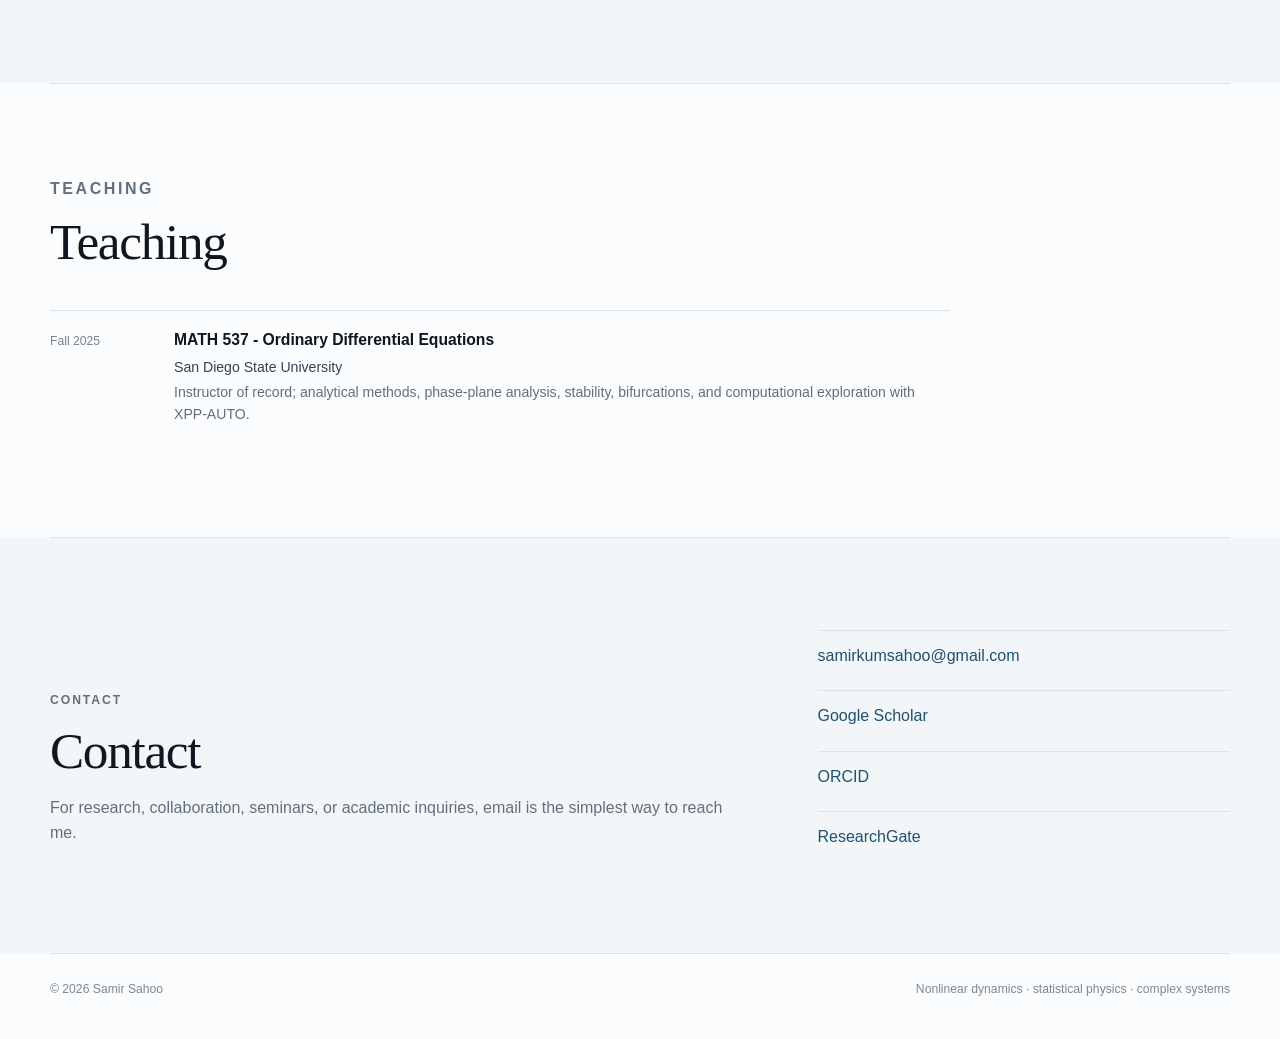
==== commit fff5d876: "Update index.html" ====
--- a/index.html
+++ b/index.html
@@ -140,7 +140,7 @@
     "@context":"https://schema.org",
     "@type":"Person",
     "name":"Samir Sahoo",
-    "jobTitle":"A researcher in applied mathematics and theoretical physics",
+    "jobTitle":"Researcher in applied mathematics and theoretical physics",
     "email":"mailto:samirkumsahoo@gmail.com",
     "sameAs":["https://orcid.org/0000-0002-8182-3994","https://scholar.google.com/citations?hl=en\&user=UBcPMR8AAAAJ","https://www.researchgate.net/profile/Samir-Sahoo"]
   }
@@ -153,7 +153,7 @@
   "@type": "Person",
   "name": "Samir Sahoo",
   "url": "https://samirsahoo.com/",
-  "jobTitle": "A researcher in applied mathematics and theoretical physics",
+  "jobTitle": "Researcher in applied mathematics and theoretical physics",
   "sameAs": [
     "https://scholar.google.com/citations?hl=en&user=UBcPMR8AAAAJ",
     "https://orcid.org/0000-0002-8182-3994",
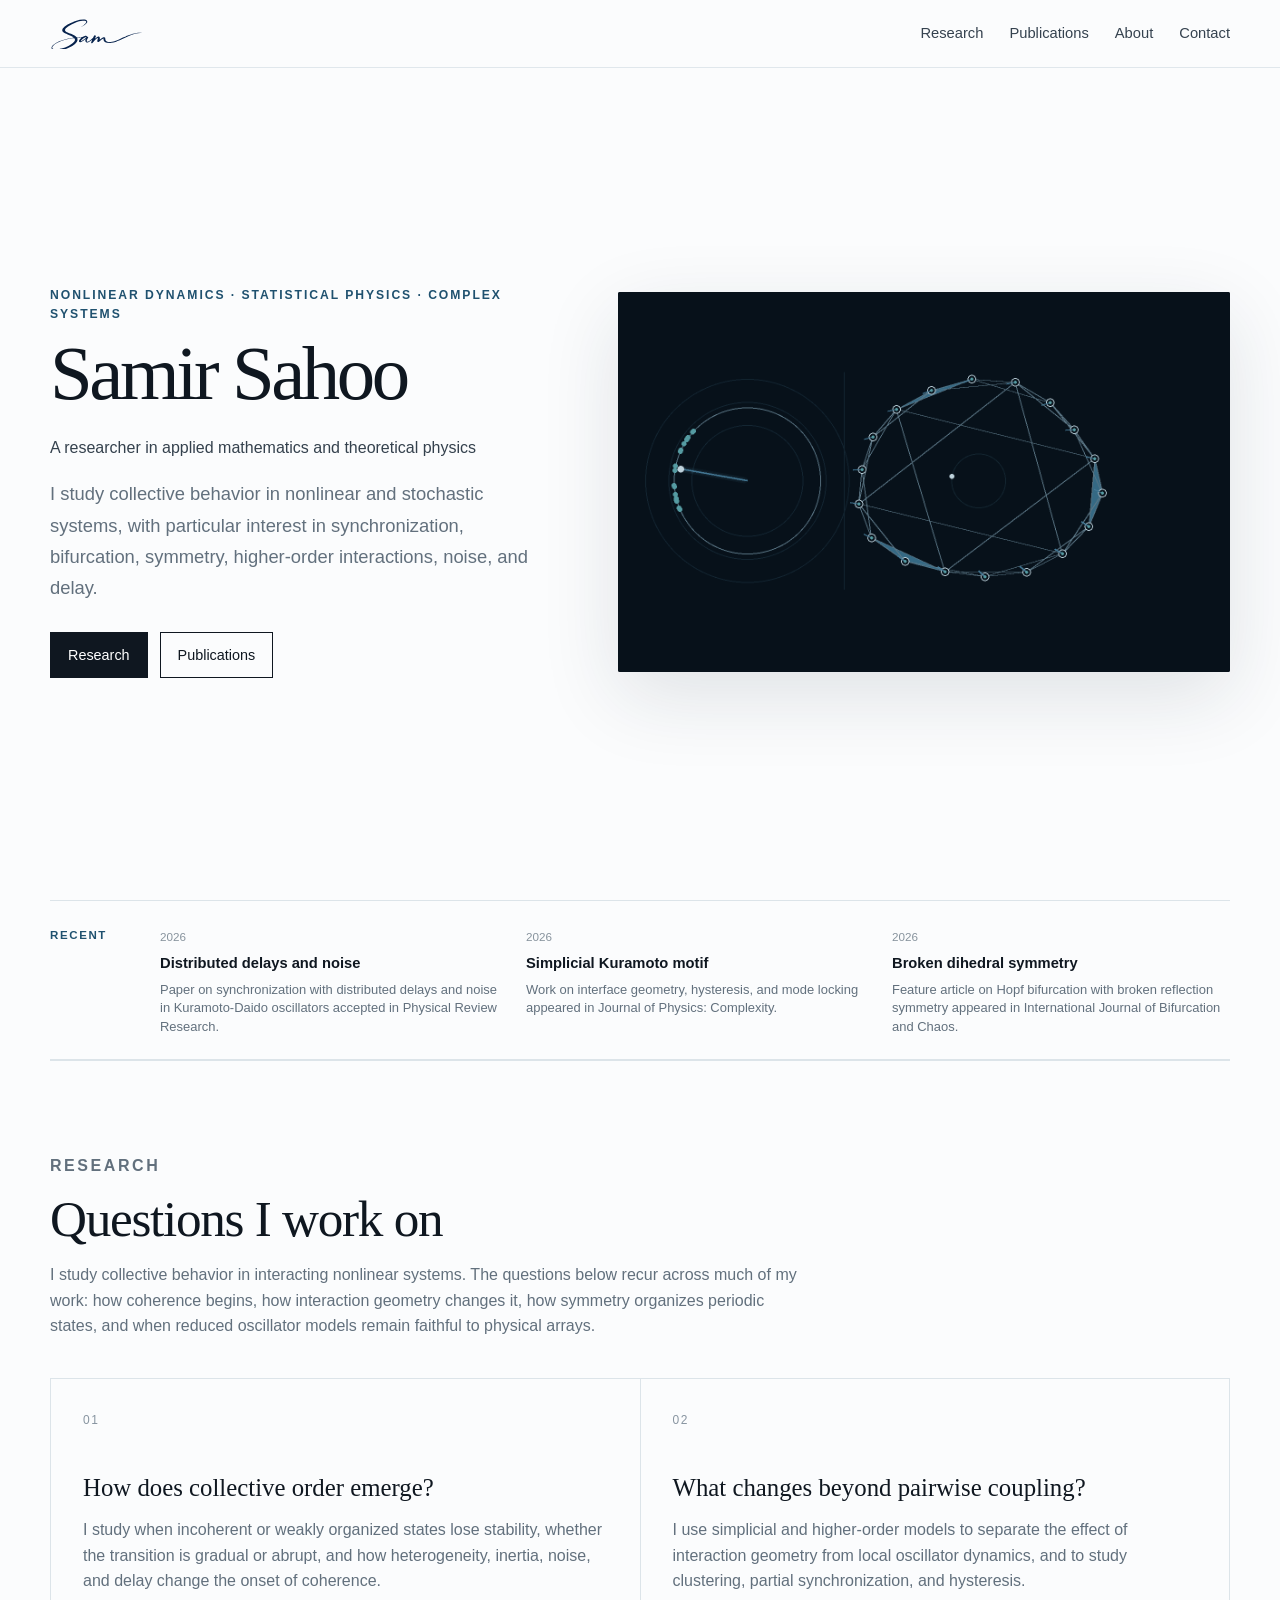
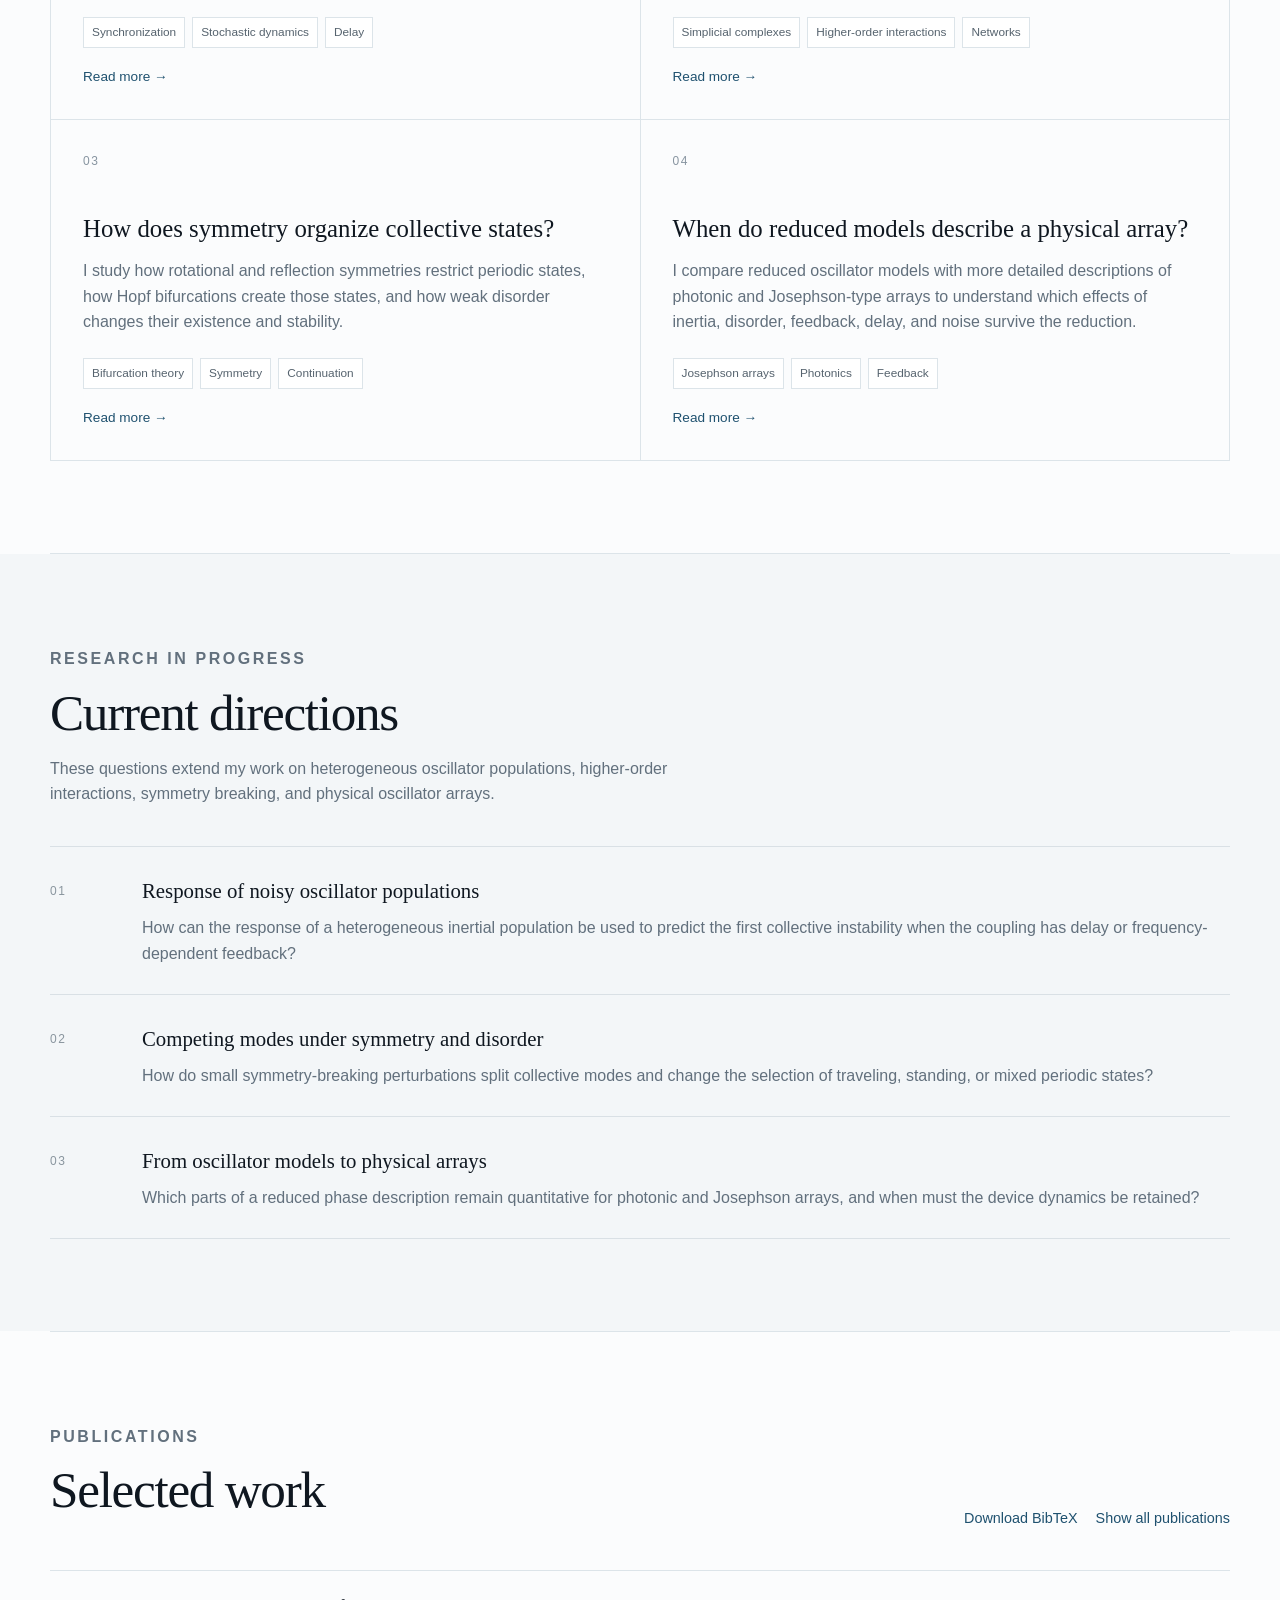
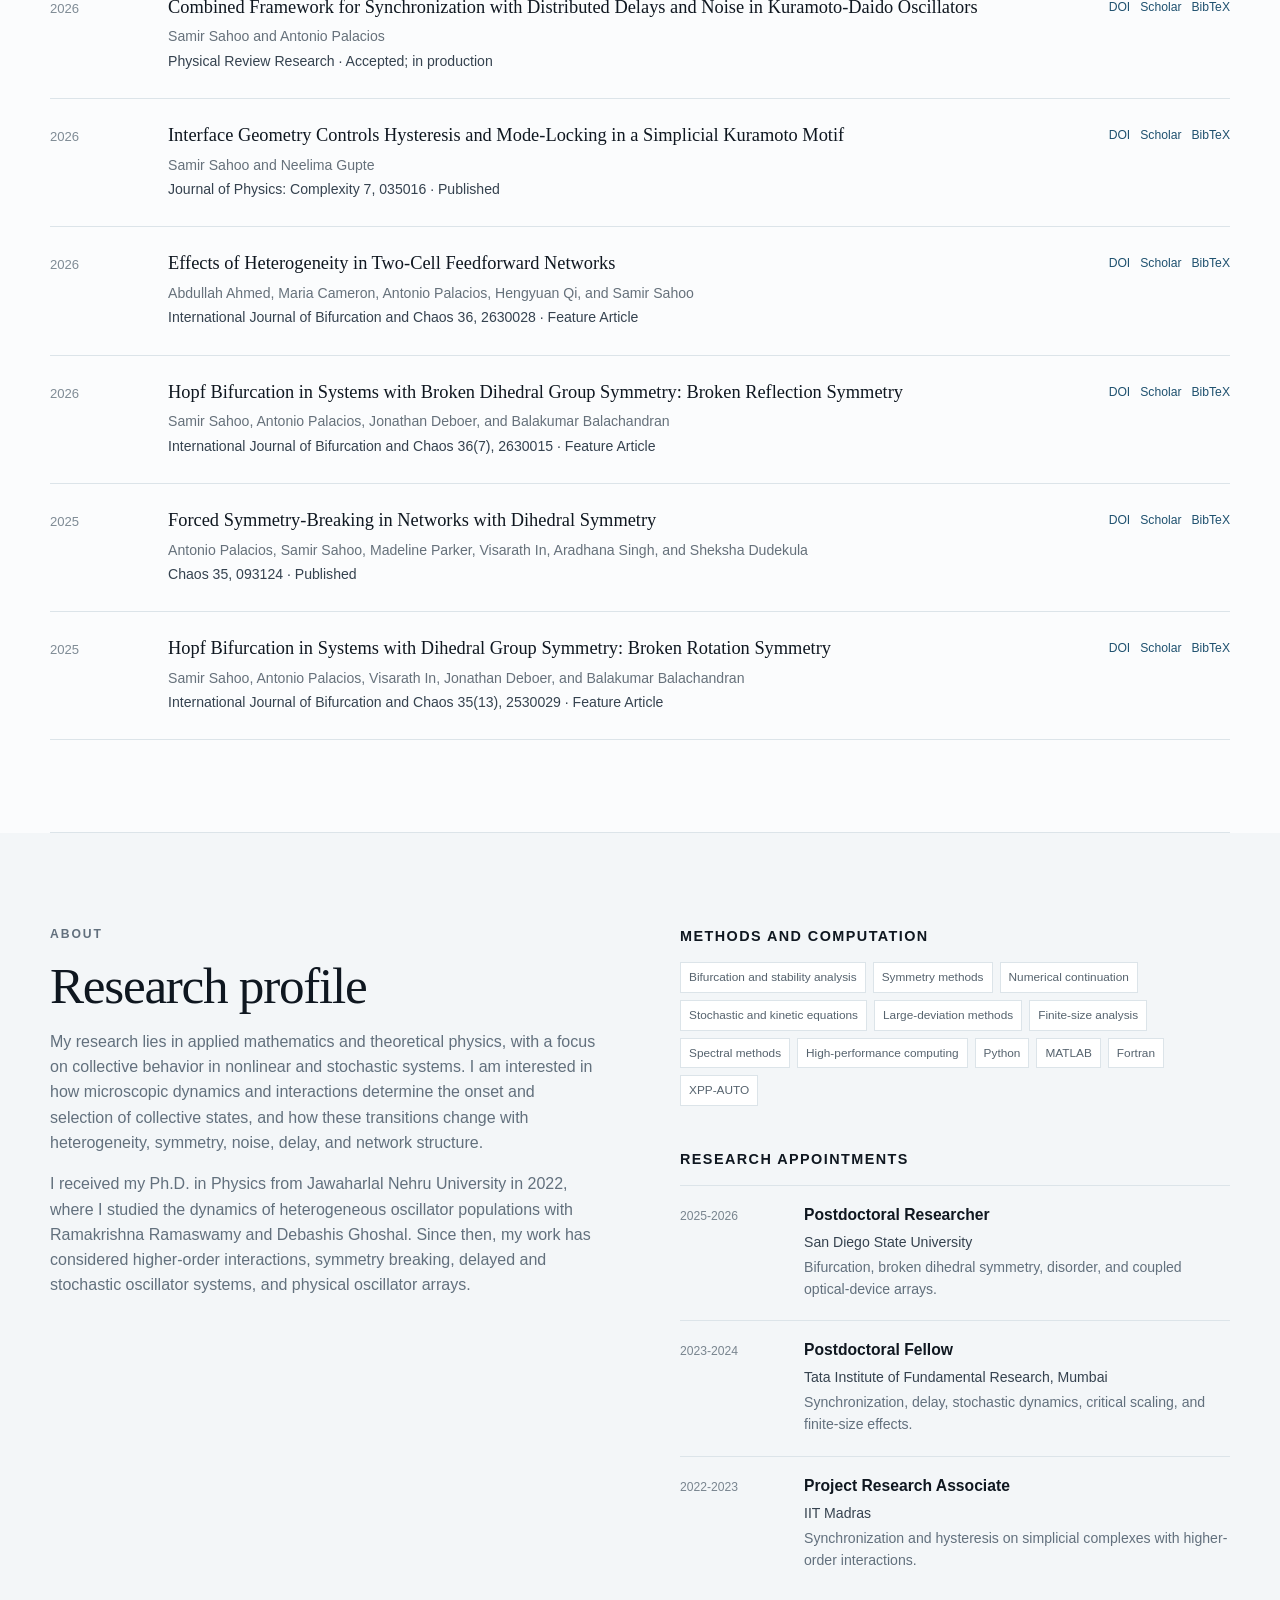
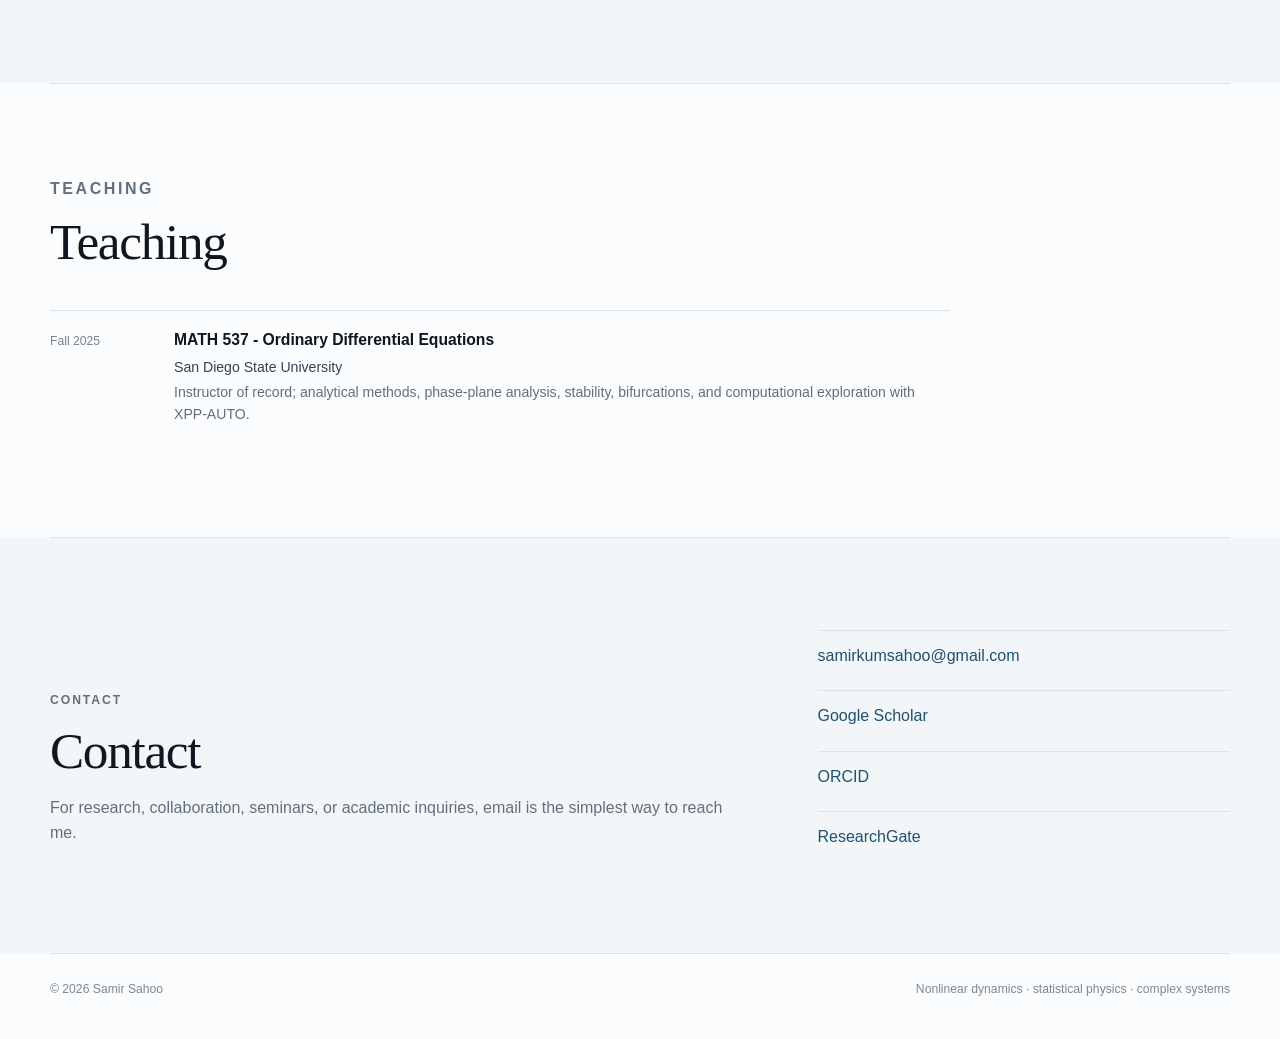
==== commit 7af260e6: "Update index.html" ====
--- a/index.html
+++ b/index.html
@@ -140,7 +140,7 @@
     "@context":"https://schema.org",
     "@type":"Person",
     "name":"Samir Sahoo",
-    "jobTitle":"Researcher in applied mathematics and theoretical physics",
+    "jobTitle":" A researcher in applied mathematics and theoretical physics",
     "email":"mailto:samirkumsahoo@gmail.com",
     "sameAs":["https://orcid.org/0000-0002-8182-3994","https://scholar.google.com/citations?hl=en\&user=UBcPMR8AAAAJ","https://www.researchgate.net/profile/Samir-Sahoo"]
   }
@@ -153,7 +153,7 @@
   "@type": "Person",
   "name": "Samir Sahoo",
   "url": "https://samirsahoo.com/",
-  "jobTitle": "Researcher in applied mathematics and theoretical physics",
+  "jobTitle": "A researcher in applied mathematics and theoretical physics",
   "sameAs": [
     "https://scholar.google.com/citations?hl=en&user=UBcPMR8AAAAJ",
     "https://orcid.org/0000-0002-8182-3994",
